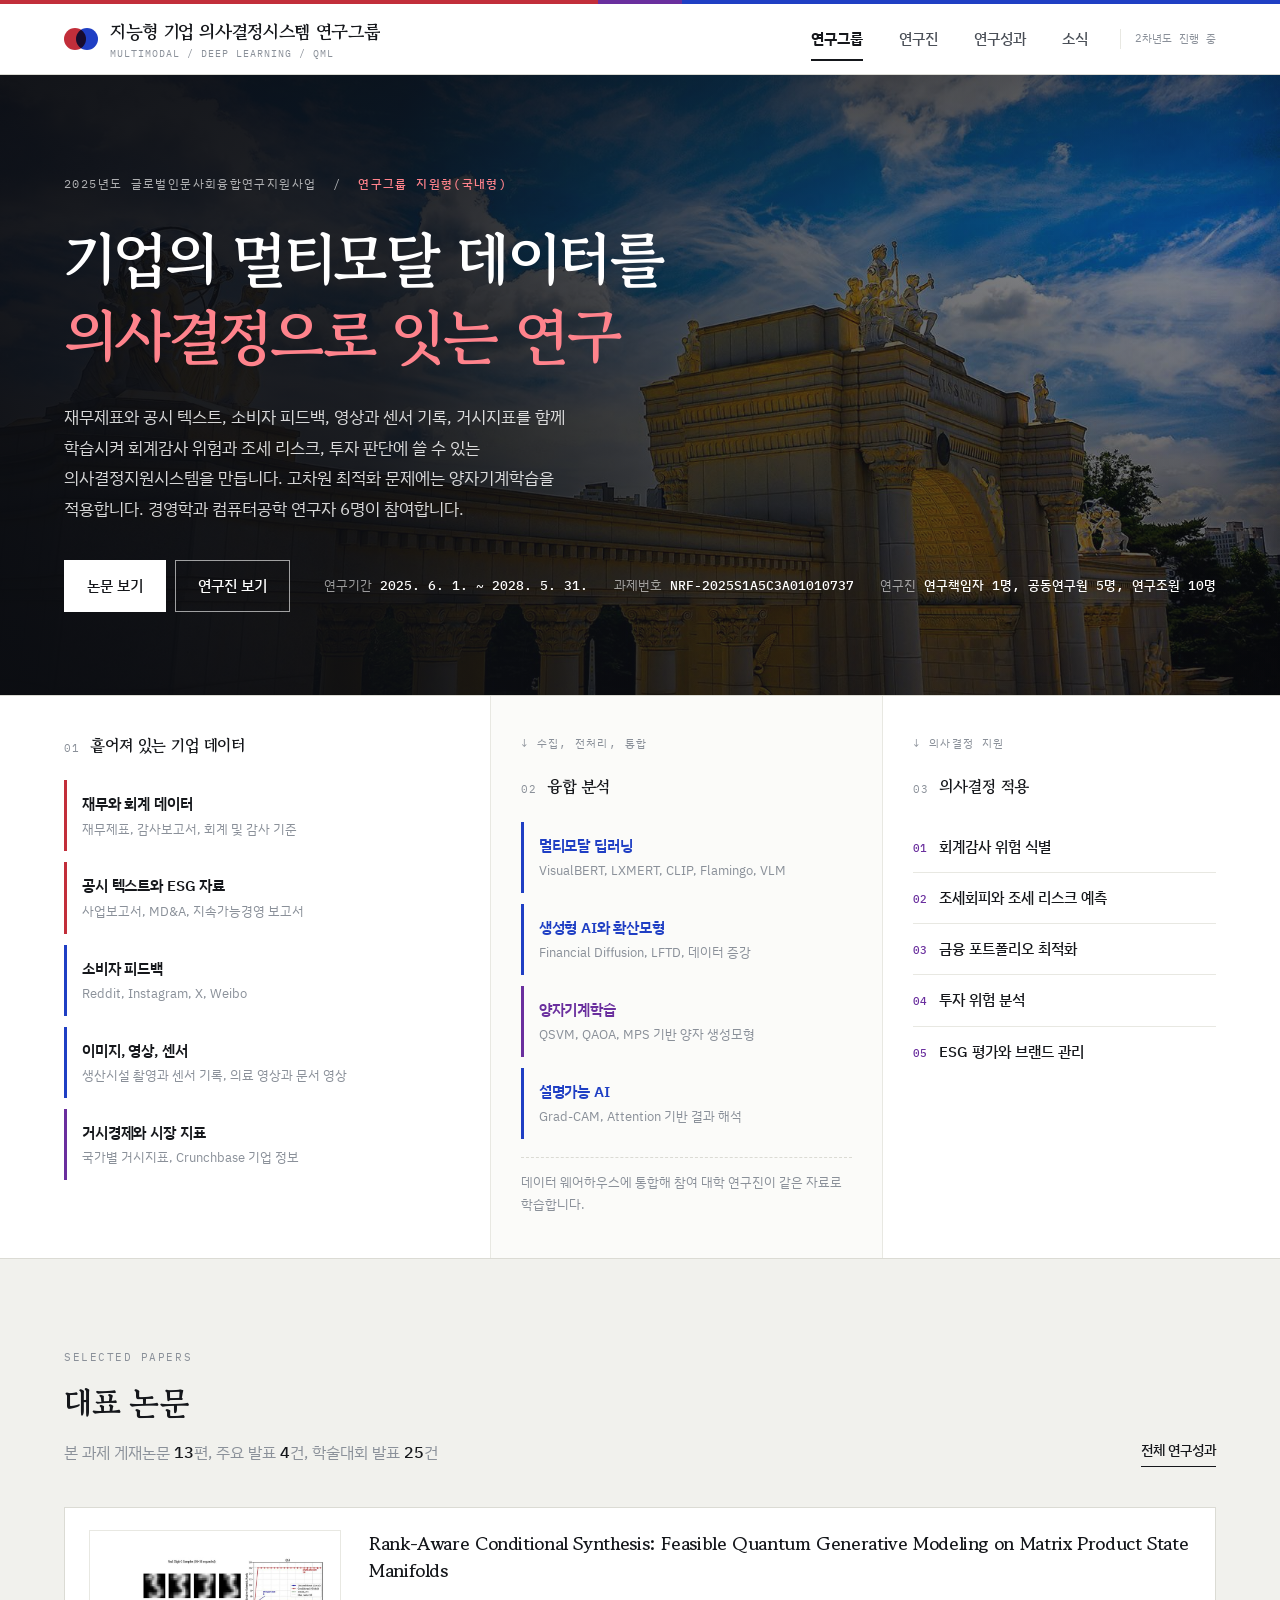
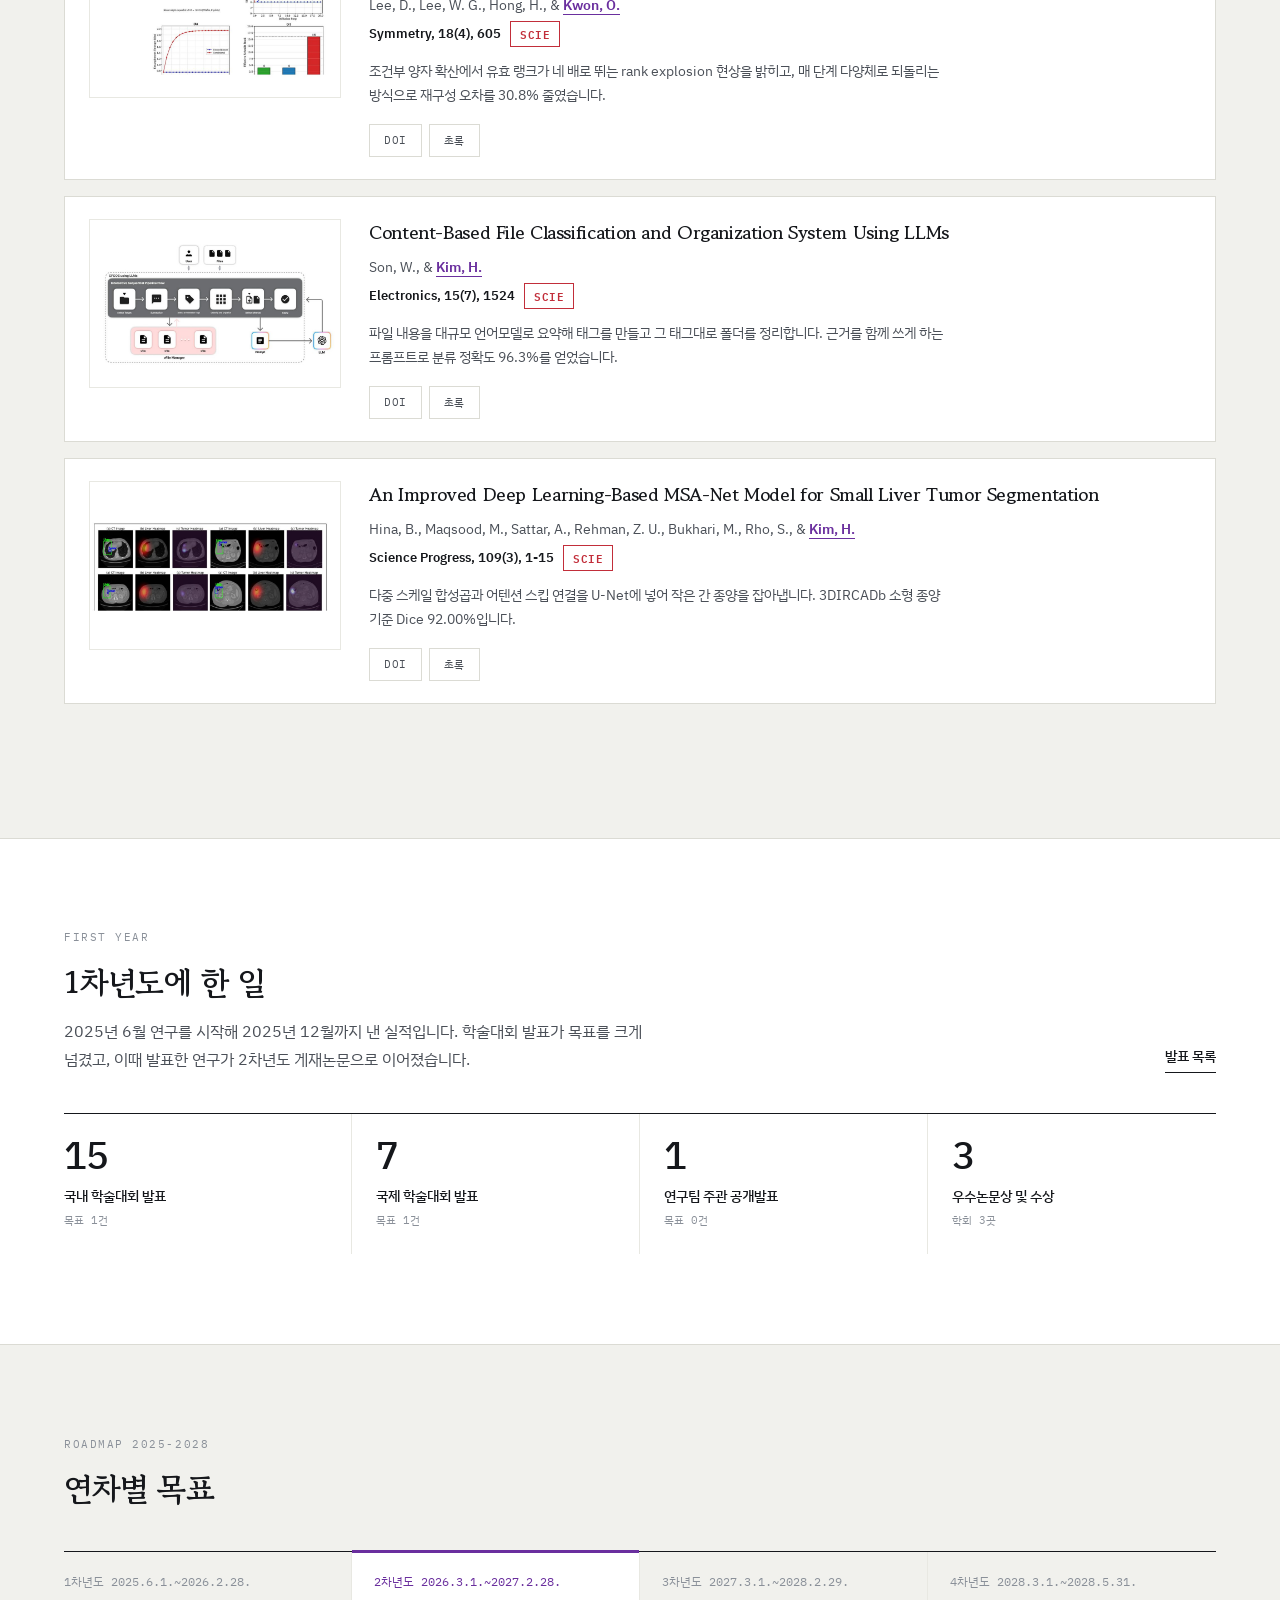
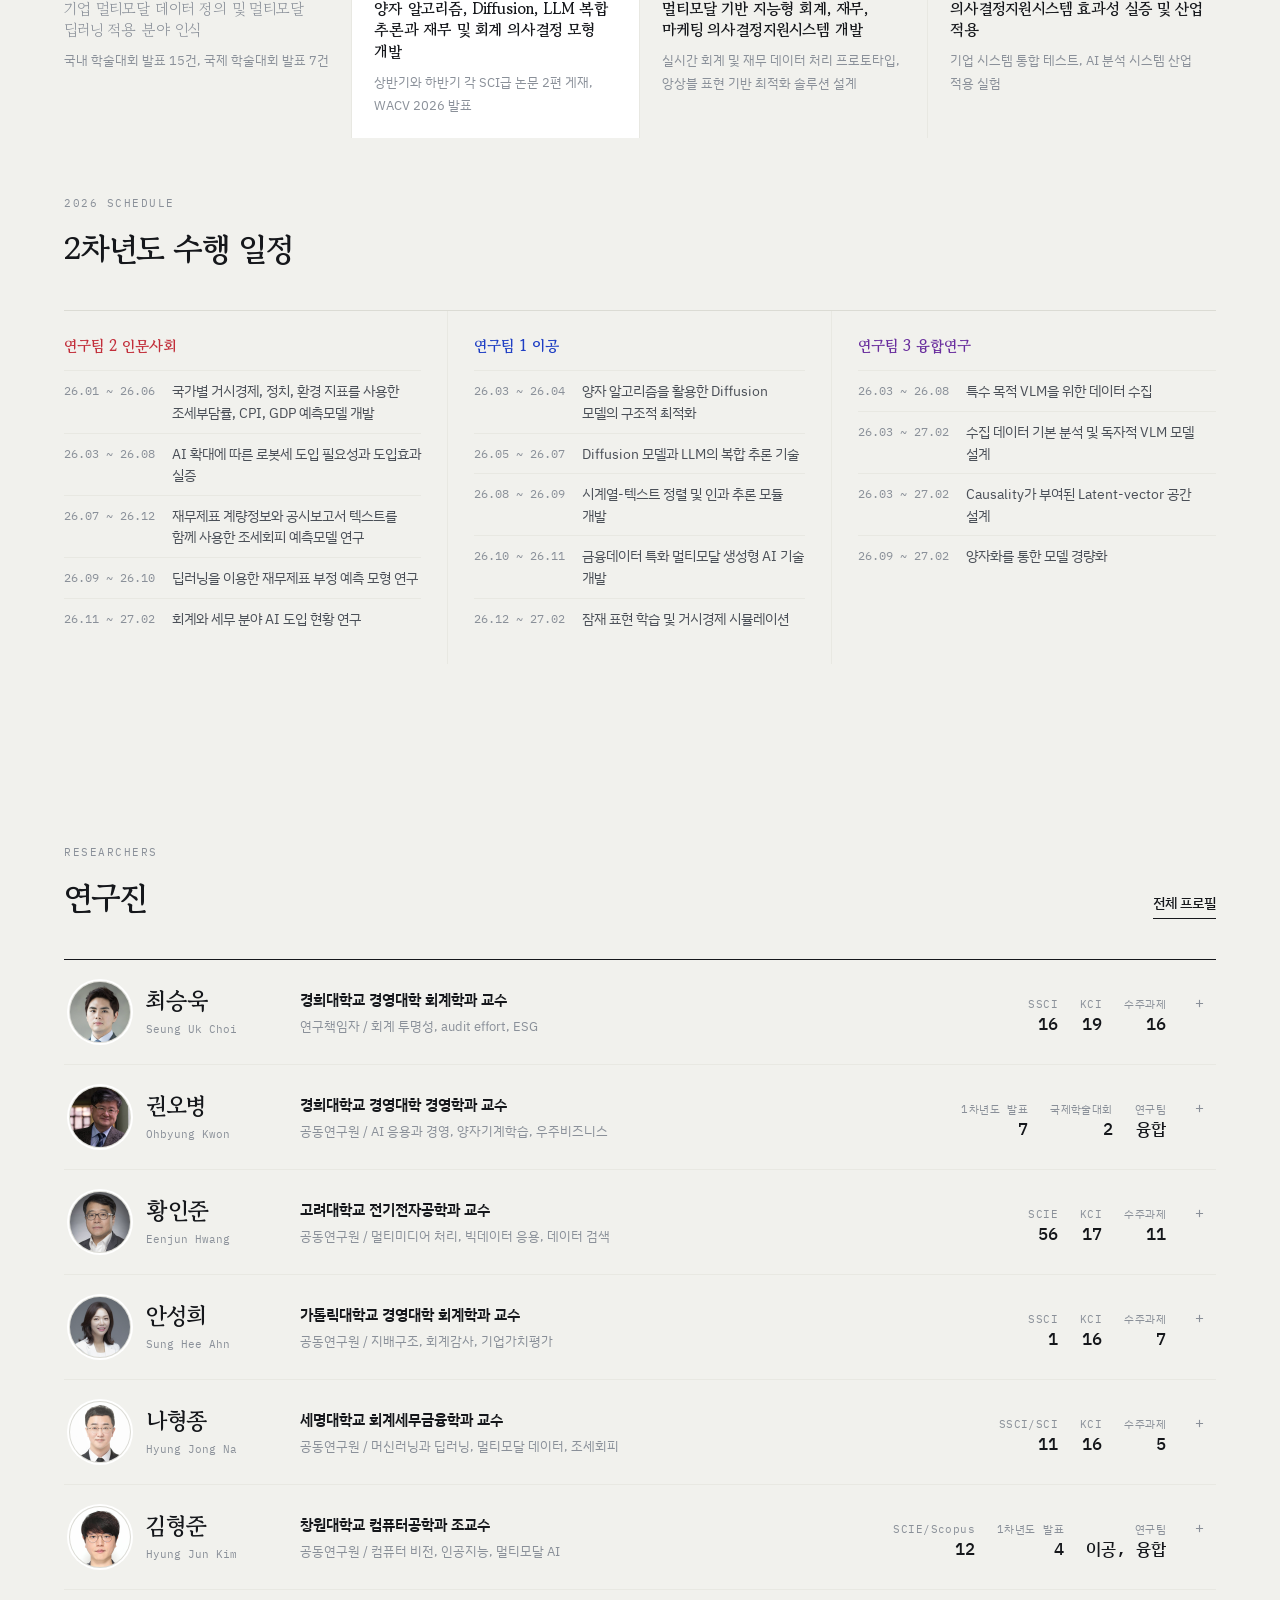
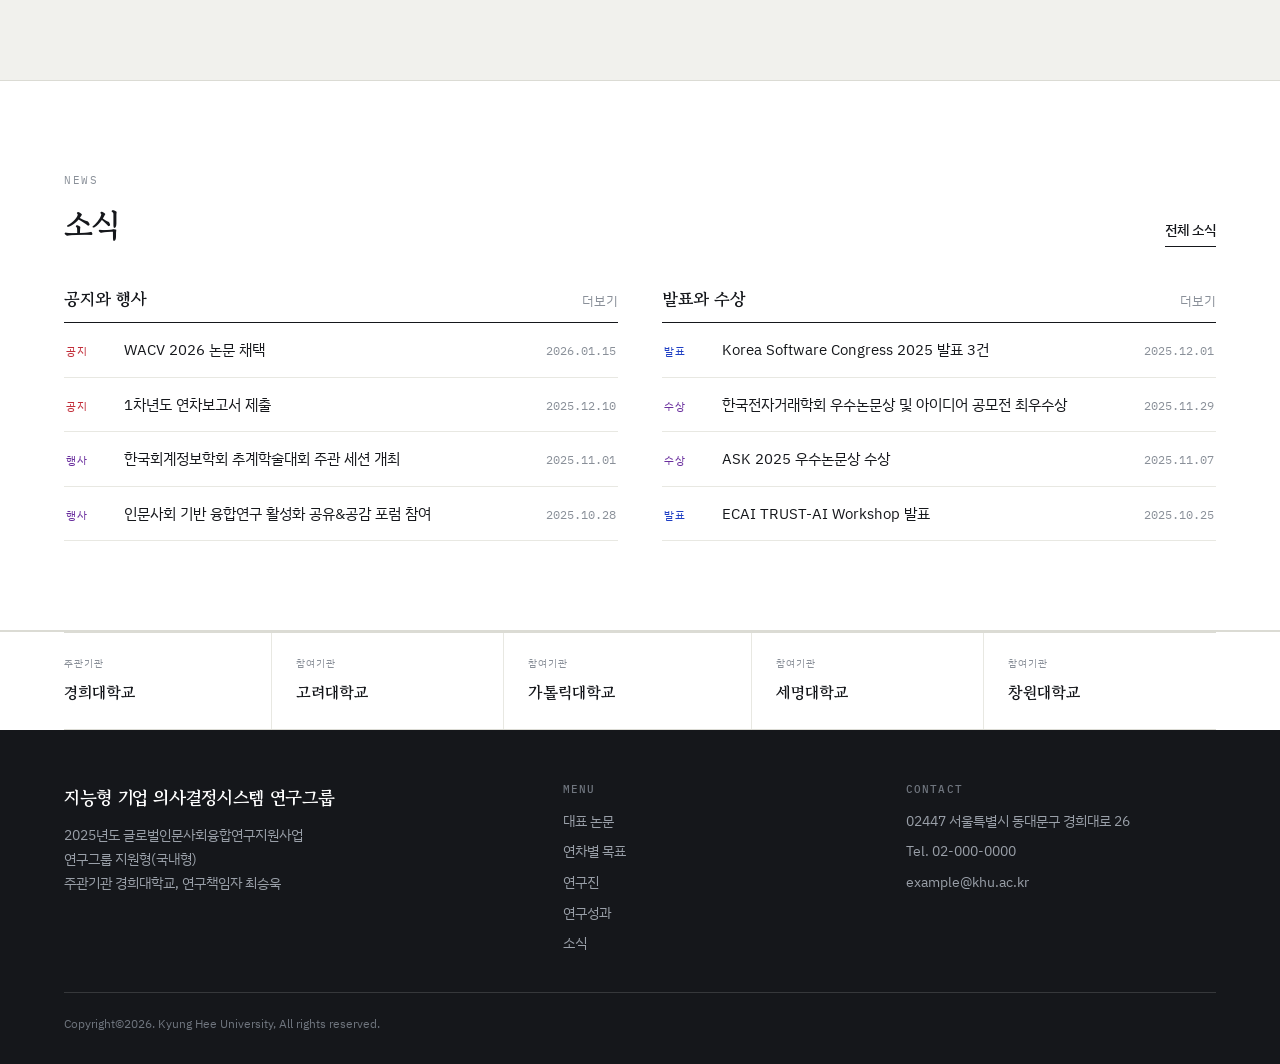
==== index.html @ 0a2a2af0 "Add files via upload" ====
<!DOCTYPE html>
<html lang="ko">
<head>
<meta charset="utf-8">
<meta name="viewport" content="width=device-width, initial-scale=1">
<title>지능형 기업 의사결정시스템 연구그룹</title>
<meta name="description" content="재무제표와 공시 텍스트, 소비자 피드백, 영상과 센서 기록을 함께 학습시켜 회계감사 위험, 조세 리스크, 투자 판단을 지원하는 의사결정지원시스템을 개발합니다. 경희대학교 주관, 5개 대학 참여.">
<link rel="preconnect" href="https://fonts.googleapis.com">
<link rel="preconnect" href="https://fonts.gstatic.com" crossorigin>
<link href="https://fonts.googleapis.com/css2?family=Gowun+Batang:wght@400;700&family=IBM+Plex+Mono:wght@400;500&family=IBM+Plex+Sans+KR:wght@300;400;500;600;700&display=swap" rel="stylesheet">
<link rel="preload" as="image" href="assets/img/campus-gate.jpg" imagesrcset="assets/img/campus-gate-960.jpg 900w, assets/img/campus-gate.jpg 1700w" imagesizes="100vw">
<link rel="stylesheet" href="assets/css/style.css">
</head>
<body data-page="home">

<div class="gnb-bar">
  <div class="inkline" aria-hidden="true"><i></i><i></i><i></i></div>
  <div class="wrap gnb-in">
    <a class="logo" href="index.html">
      <span class="mk" aria-hidden="true"><i></i><i></i></span>
      <span>
        <b>지능형 기업 의사결정시스템 연구그룹</b>
        <em>MULTIMODAL / DEEP LEARNING / QML</em>
      </span>
    </a>
    <nav class="gnb" id="gnb" aria-label="주메뉴">
      <a href="index.html">연구그룹</a>
      <a href="members.html">연구진</a>
      <a href="publications.html">연구성과</a>
      <a href="news.html">소식</a>
      <span class="stat" data-stat></span>
    </nav>
    <button class="burger" type="button" aria-label="메뉴 열기" aria-expanded="false" aria-controls="gnb">
      <span></span><span></span><span></span>
    </button>
  </div>
</div>

<main>

  <header class="mast">
    <img class="mast-bg" src="assets/img/campus-gate.jpg"
         srcset="assets/img/campus-gate-960.jpg 900w, assets/img/campus-gate.jpg 1700w"
         sizes="100vw" width="1700" height="1133" alt="" fetchpriority="high" decoding="async">
    <div class="wrap">
      <p class="tagline">2025년도 글로벌인문사회융합연구지원사업 &nbsp;/&nbsp; <b>연구그룹 지원형(국내형)</b></p>
      <h1>기업의 멀티모달 데이터를<span>의사결정으로 잇는 연구</span></h1>
      <p class="say">재무제표와 공시 텍스트, 소비자 피드백, 영상과 센서 기록, 거시지표를 함께 학습시켜 회계감사 위험과 조세 리스크, 투자 판단에 쓸 수 있는 의사결정지원시스템을 만듭니다. 고차원 최적화 문제에는 양자기계학습을 적용합니다. 경영학과 컴퓨터공학 연구자 6명이 참여합니다.</p>
      <div class="mast-foot">
        <div class="cta">
          <a class="btn solid" href="publications.html">논문 보기</a>
          <a class="btn" href="members.html">연구진 보기</a>
        </div>
        <div class="facts m" data-facts></div>
      </div>
    </div>
  </header>

  <section class="flow" aria-label="연구 파이프라인">
    <div class="wrap"><div class="flow-in">
      <div class="fcol">
        <div class="fcap"><span class="n">01</span><h2>흩어져 있는 기업 데이터</h2></div>
        <ul data-flow-in></ul>
      </div>
      <div class="fcol fmid">
        <span class="arrowcue">&darr; 수집, 전처리, 통합</span>
        <div class="fcap"><span class="n">02</span><h2>융합 분석</h2></div>
        <ul data-flow-mid></ul>
        <p class="fnote">데이터 웨어하우스에 통합해 참여 대학 연구진이 같은 자료로 학습합니다.</p>
      </div>
      <div class="fcol">
        <span class="arrowcue">&darr; 의사결정 지원</span>
        <div class="fcap"><span class="n">03</span><h2>의사결정 적용</h2></div>
        <ol class="outs" data-flow-out></ol>
      </div>
    </div></div>
  </section>

  <section class="sec" id="papers">
    <div class="wrap">
      <div class="shead rise">
        <div>
          <span class="eye">SELECTED PAPERS</span>
          <h2>대표 논문</h2>
          <p class="count" data-total></p>
        </div>
        <a class="gomore" href="publications.html">전체 연구성과</a>
      </div>
      <div class="pcards" data-featured></div>
      <div class="rise introtext" data-intro></div>
    </div>
  </section>

  <section class="sec white" id="record">
    <div class="wrap">
      <div class="shead rise">
        <div>
          <span class="eye">FIRST YEAR</span>
          <h2>1차년도에 한 일</h2>
          <p>2025년 6월 연구를 시작해 2025년 12월까지 낸 실적입니다. 학술대회 발표가 목표를 크게 넘겼고, 이때 발표한 연구가 2차년도 게재논문으로 이어졌습니다.</p>
        </div>
        <a class="gomore" href="publications.html?tab=c">발표 목록</a>
      </div>
      <div class="achs" data-ach></div>
    </div>
  </section>

  <section class="sec" id="plan">
    <div class="wrap">
      <div class="shead rise">
        <div>
          <span class="eye">ROADMAP 2025-2028</span>
          <h2>연차별 목표</h2>
        </div>
      </div>
      <div class="years" data-years></div>

      <div class="shead rise gap-t">
        <div>
          <span class="eye">2026 SCHEDULE</span>
          <h2>2차년도 수행 일정</h2>
        </div>
      </div>
      <div class="sched" data-schedule></div>
    </div>
  </section>

  <section class="sec" id="people">
    <div class="wrap">
      <div class="shead rise">
        <div>
          <span class="eye">RESEARCHERS</span>
          <h2>연구진</h2>
        </div>
        <a class="gomore" href="members.html">전체 프로필</a>
      </div>
      <div class="roster" data-roster></div>
    </div>
  </section>

  <section class="sec white" id="news">
    <div class="wrap">
      <div class="shead rise">
        <div>
          <span class="eye">NEWS</span>
          <h2>소식</h2>
        </div>
        <a class="gomore" href="news.html">전체 소식</a>
      </div>
      <div class="boards">
        <div class="board">
          <h3>공지와 행사 <a href="news.html">더보기</a></h3>
          <div data-board1></div>
        </div>
        <div class="board">
          <h3>발표와 수상 <a href="news.html">더보기</a></h3>
          <div data-board2></div>
        </div>
      </div>
    </div>
  </section>

  <section class="sec white flush" id="orgs">
    <div class="wrap"><div class="orgs" data-orgs></div></div>
  </section>

</main>

<footer class="foot">
  <div class="wrap">
    <div class="g">
      <div>
        <b class="nm">지능형 기업 의사결정시스템 연구그룹</b>
        <p>2025년도 글로벌인문사회융합연구지원사업<br>연구그룹 지원형(국내형)<br>주관기관 경희대학교, 연구책임자 최승욱</p>
      </div>
      <div>
        <h4>MENU</h4>
        <ul>
          <li><a href="index.html#papers">대표 논문</a></li>
          <li><a href="index.html#plan">연차별 목표</a></li>
          <li><a href="members.html">연구진</a></li>
          <li><a href="publications.html">연구성과</a></li>
          <li><a href="news.html">소식</a></li>
        </ul>
      </div>
      <div>
        <h4>CONTACT</h4>
        <ul>
          <li>02447 서울특별시 동대문구 경희대로 26</li>
          <li>Tel. 02-000-0000</li>
          <li><a href="mailto:example@khu.ac.kr">example@khu.ac.kr</a></li>
        </ul>
      </div>
    </div>
    <div class="bot">
      <span>Copyright&copy;<span data-y></span>. Kyung Hee University, All rights reserved.</span>
    </div>
  </div>
</footer>

<div class="modal" data-modal role="dialog" aria-modal="true" aria-label="소식 상세">
  <div class="mback"></div>
  <div class="mbox">
    <button class="mclose" type="button" aria-label="닫기">&times;</button>
    <div data-mbody></div>
  </div>
</div>

<script src="assets/js/data.js"></script>
<script src="assets/js/main.js"></script>
</body>
</html>
---- assets/css/style.css ----
@charset "utf-8";
/* =========================================================
   지능형 기업 의사결정시스템 연구그룹
   인문사회(붉은색)와 이공(파란색), 그 겹침인 융합(보라색)을 축으로 한 화면
   ========================================================= */

/* ---------- 토큰 ---------- */
:root{
  --paper:#f1f1ed;
  --card:#ffffff;
  --ink:#15171b;
  --ink-2:#4a4f57;
  --ink-3:#8a9099;
  --line:#dbdbd4;
  --line-2:#e8e8e2;

  --hs:#c22e3a;   /* 인문사회: 회계와 경영 */
  --sci:#1f3fc4;  /* 이공: 인공지능과 양자 */
  --mix:#6a2f9e;  /* 두 색이 겹치는 자리: 융합 */

  --ff-d:"Gowun Batang","Apple SD Gothic Neo",serif;
  --ff-b:"IBM Plex Sans KR","Malgun Gothic",sans-serif;
  --ff-m:"IBM Plex Mono","IBM Plex Sans KR",monospace;

  --w:1240px;
  --gut:clamp(20px,4.5vw,44px);
}

/* ---------- 베이스 ---------- */
*,*::before,*::after{box-sizing:border-box}
html{-webkit-text-size-adjust:100%;scroll-behavior:smooth}
body{margin:0;background:var(--paper);color:var(--ink-2);font-family:var(--ff-b);font-size:16px;line-height:1.75;word-break:keep-all;overflow-wrap:break-word;-webkit-font-smoothing:antialiased}
h1,h2,h3,h4{margin:0;color:var(--ink);font-family:var(--ff-d);font-weight:700;line-height:1.4}
p{margin:0 0 1em}
p:last-child{margin-bottom:0}
a{color:inherit;text-decoration:none}
ul,ol{margin:0;padding:0;list-style:none}
img{max-width:100%;display:block}
button,input,select{font:inherit;color:inherit}
button{cursor:pointer;background:none;border:0;padding:0}
:focus-visible{outline:2px solid var(--sci);outline-offset:3px}
.sr-only{position:absolute;width:1px;height:1px;margin:-1px;overflow:hidden;clip:rect(0 0 0 0);white-space:nowrap}
.wrap{width:100%;max-width:var(--w);margin:0 auto;padding:0 var(--gut)}
.m{font-family:var(--ff-m);font-variant-numeric:tabular-nums}
section[id]{scroll-margin-top:96px}

/* 연구팀 색 */
[data-track="hs"]{--tc:var(--hs)}
[data-track="sci"]{--tc:var(--sci)}
[data-track="mix"]{--tc:var(--mix)}

/* ---------- 헤더 ---------- */
.gnb-bar{position:sticky;top:0;z-index:70;background:var(--card);border-bottom:1px solid var(--line)}
.inkline{height:4px;display:flex}
.inkline i{flex:1}
.inkline i:nth-child(1){background:var(--hs)}
.inkline i:nth-child(2){background:var(--mix);flex:0 0 84px}
.inkline i:nth-child(3){background:var(--sci)}
.gnb-in{display:flex;align-items:center;justify-content:space-between;gap:24px;height:70px}
.logo{display:flex;align-items:center;gap:12px;min-width:0}
.logo > span:last-child{min-width:0}
.logo .mk{flex:none;width:34px;height:34px;position:relative}
.logo .mk i{position:absolute;width:22px;height:22px;border-radius:50%;mix-blend-mode:multiply}
.logo .mk i:nth-child(1){left:0;top:6px;background:var(--hs)}
.logo .mk i:nth-child(2){right:0;top:6px;background:var(--sci)}
.logo b{display:block;font-family:var(--ff-d);font-size:18px;color:var(--ink);letter-spacing:-.02em;white-space:nowrap;overflow:hidden;text-overflow:ellipsis}
.logo em{font-style:normal;font-family:var(--ff-m);font-size:10px;letter-spacing:.1em;color:var(--ink-3);display:block;margin-top:-2px}
.gnb{display:flex;align-items:center;gap:4px}
.gnb a{padding:9px 16px;font-size:15px;font-weight:500;color:var(--ink-2);position:relative}
.gnb a::after{content:"";position:absolute;left:16px;right:16px;bottom:0;height:2px;background:var(--ink);transform:scaleX(0);transform-origin:left;transition:transform .22s}
.gnb a:hover{color:var(--ink)}
.gnb a:hover::after,.gnb a.on::after{transform:scaleX(1)}
.gnb a.on{color:var(--ink);font-weight:700}
.gnb .stat{font-family:var(--ff-m);font-size:11px;color:var(--ink-3);margin-left:12px;padding-left:14px;border-left:1px solid var(--line-2);white-space:nowrap}
.burger{display:none;width:42px;height:42px;position:relative}
.burger span{position:absolute;left:10px;right:10px;height:1.5px;background:var(--ink);transition:transform .22s,opacity .18s}
.burger span:nth-child(1){top:14px}
.burger span:nth-child(2){top:20px}
.burger span:nth-child(3){top:26px}
.burger[aria-expanded="true"] span:nth-child(1){transform:translateY(6px) rotate(45deg)}
.burger[aria-expanded="true"] span:nth-child(2){opacity:0}
.burger[aria-expanded="true"] span:nth-child(3){transform:translateY(-6px) rotate(-45deg)}

/* ---------- 머리말 (캠퍼스 사진 배경) ---------- */
.mast{position:relative;isolation:isolate;overflow:hidden;display:flex;align-items:center;background:#0d0f14;min-height:clamp(440px,70vh,620px);padding:clamp(64px,8vw,96px) 0 clamp(54px,7vw,80px)}
.mast > .wrap{width:100%}
.mast-bg{position:absolute;inset:0;z-index:-2;width:100%;height:100%;object-fit:cover;object-position:56% 42%}
.mast::after{content:"";position:absolute;inset:0;z-index:-1;background:linear-gradient(96deg,rgba(11,13,18,.95) 0%,rgba(11,13,18,.90) 30%,rgba(11,13,18,.62) 62%,rgba(11,13,18,.36) 100%),linear-gradient(180deg,rgba(11,13,18,.42) 0%,rgba(11,13,18,0) 24%,rgba(11,13,18,.45) 100%)}
.mast .tagline{font-family:var(--ff-m);font-size:11.5px;letter-spacing:.12em;color:rgba(255,255,255,.66);margin-bottom:26px}
.mast .tagline b{color:#ff838c;font-weight:500}
.mast h1{font-size:clamp(30px,5.2vw,60px);line-height:1.28;letter-spacing:-.035em;font-weight:700;color:#fff}
.mast h1 span{display:block;color:#ff838c}
.mast .say{margin-top:28px;max-width:52ch;font-size:17px;line-height:1.8;color:rgba(255,255,255,.84)}
.mast-foot{display:flex;flex-wrap:wrap;align-items:center;gap:12px 34px;margin-top:36px}
.mast-foot .facts{display:flex;flex-wrap:wrap;gap:6px 26px;font-family:var(--ff-m);font-size:12.5px;color:rgba(255,255,255,.58)}
.mast-foot .facts b{color:#fff;font-weight:500}
.mast .btn{border-color:rgba(255,255,255,.6);color:#fff}
.mast .btn:hover{background:#fff;border-color:#fff;color:var(--ink)}
.mast .btn.solid{background:#fff;border-color:#fff;color:var(--ink)}
.mast .btn.solid:hover{background:var(--hs);border-color:var(--hs);color:#fff}
.cta{display:flex;gap:9px;flex-wrap:wrap}
.btn{display:inline-flex;align-items:center;gap:8px;padding:12px 22px;font-size:14.5px;font-weight:500;border:1.5px solid var(--ink);color:var(--ink);background:transparent;transition:background .18s,color .18s}
.btn:hover{background:var(--ink);color:#fff}
.btn.solid{background:var(--ink);color:#fff}
.btn.solid:hover{background:var(--mix);border-color:var(--mix)}

/* ---------- 파이프라인 ---------- */
.flow{background:var(--card);border-top:1px solid var(--line);border-bottom:1px solid var(--line)}
.flow-in{display:grid;grid-template-columns:minmax(0,1fr) minmax(0,.92fr) minmax(0,.78fr);gap:0;padding:0}
.fcol{padding:38px 30px 42px;border-right:1px solid var(--line-2)}
.fcol:first-child{padding-left:0}
.fcol:last-child{padding-right:0}
.fcol:last-child{border-right:0}
.fcap{display:flex;align-items:baseline;gap:10px;margin-bottom:22px}
.fcap .n{font-family:var(--ff-m);font-size:11px;letter-spacing:.1em;color:var(--ink-3)}
.fcap h2{font-size:16px;font-weight:700;letter-spacing:-.01em}
.strip{display:block;padding:11px 0 11px 15px;border-left:3px solid var(--tc,var(--line));margin-bottom:11px;transition:padding-left .2s,background .2s}
.strip:hover{padding-left:20px;background:#fafaf7}
.strip b{display:block;font-size:15px;color:var(--ink);font-weight:600;letter-spacing:-.01em}
.strip span{display:block;font-size:12.5px;color:var(--ink-3);margin-top:1px}
.fmid{background:#fbfbf9}
.fmid .strip{border-left-width:3px}
.fmid .strip b{color:var(--tc,var(--ink))}
.fnote{margin-top:18px;font-size:12.5px;color:var(--ink-3);padding-top:14px;border-top:1px dashed var(--line)}
.outs{counter-reset:o}
.outs li{counter-increment:o;display:flex;gap:12px;align-items:baseline;padding:12px 0;border-bottom:1px solid var(--line-2);font-size:15px;color:var(--ink);font-weight:500}
.outs li:last-child{border-bottom:0}
.outs li::before{content:counter(o,decimal-leading-zero);font-family:var(--ff-m);font-size:11px;color:var(--mix);flex:none}
.arrowcue{font-family:var(--ff-m);font-size:11px;letter-spacing:.1em;color:var(--ink-3);margin-bottom:22px;display:block}

/* ---------- 섹션 ---------- */
.sec{padding:clamp(60px,7vw,96px) 0}
.sec.white{background:var(--card);border-top:1px solid var(--line);border-bottom:1px solid var(--line)}
.shead{display:flex;align-items:flex-end;justify-content:space-between;gap:26px;margin-bottom:40px}
.shead .eye{font-family:var(--ff-m);font-size:11px;letter-spacing:.14em;color:var(--ink-3);display:block;margin-bottom:12px}
.shead h2{font-size:clamp(23px,2.8vw,32px);letter-spacing:-.03em}
.shead p{margin-top:14px;max-width:60ch;font-size:15.5px}
.gomore{font-size:14px;font-weight:500;color:var(--ink);white-space:nowrap;padding-bottom:3px;border-bottom:1.5px solid var(--ink)}
.gomore:hover{color:var(--mix);border-color:var(--mix)}

/* ---------- 연구팀 카드 ---------- */
.tracks{display:grid;grid-template-columns:1fr 1fr;gap:22px}
.track{background:var(--card);border:1px solid var(--line);padding:30px 28px 26px;position:relative}
.sec.white .track{background:var(--paper)}
.track::before{content:"";position:absolute;left:-1px;top:-1px;bottom:-1px;width:4px;background:var(--tc)}
.track .kind{font-family:var(--ff-m);font-size:10.5px;letter-spacing:.1em;color:var(--tc);margin-bottom:10px;display:block}
.track h3{font-size:20px;letter-spacing:-.02em}
.track p{margin-top:11px;font-size:14.5px}
.track .who{display:flex;flex-wrap:wrap;gap:7px;margin-top:18px;padding-top:16px;border-top:1px solid var(--line-2)}
.track .who span{font-size:12.5px;color:var(--ink-2);border:1px solid var(--line);padding:2px 10px;background:var(--card)}
.sec.white .track .who span{background:var(--card)}
.bridge{grid-column:1/-1;display:flex;flex-wrap:wrap;align-items:center;gap:18px 30px;background:var(--card);border:1px solid var(--line);border-left:4px solid var(--mix);padding:24px 28px}
.sec.white .bridge{background:var(--paper)}
.bridge .kind{font-family:var(--ff-m);font-size:10.5px;letter-spacing:.1em;color:var(--mix)}
.bridge h3{font-size:18px;white-space:nowrap}
.bridge p{margin:0;font-size:14.5px;flex:1 1 320px}
.bridge .who{display:flex;gap:7px}
.bridge .who span{font-size:12.5px;color:var(--ink-2);border:1px solid var(--line);padding:2px 10px}

/* ---------- 연차 진행 ---------- */
.years{display:grid;grid-template-columns:repeat(4,1fr);gap:0;margin-top:34px;border-top:1.5px solid var(--ink)}
.yr{padding:20px 22px 22px;border-right:1px solid var(--line-2);position:relative}
.yr:first-child{padding-left:0}
.yr:last-child{padding-right:0}
.yr:last-child{border-right:0}
.yr .t{font-family:var(--ff-m);font-size:11.5px;color:var(--ink-3)}
.yr h4{font-size:15.5px;margin:6px 0 8px;letter-spacing:-.01em}
.yr p{font-size:13px;color:var(--ink-3);margin:0}
.yr.now{background:var(--card)}
.yr.now::before{content:"";position:absolute;left:0;right:0;top:-1.5px;height:3px;background:var(--mix)}
.yr.now .t{color:var(--mix)}
.yr.now h4{color:var(--ink)}
.yr.done .t,.yr.done h4{color:var(--ink-3)}
.yr.done h4{font-weight:400}

/* ---------- 연구진 명부 ---------- */
.roster{border-top:1.5px solid var(--ink)}
.rrow{display:grid;grid-template-columns:200px minmax(0,1fr) auto;gap:0 30px;align-items:center;width:100%;text-align:left;padding:22px 6px;border-bottom:1px solid var(--line-2);transition:background .18s}
.rrow:hover{background:var(--card)}
.sec.white .rrow:hover{background:var(--paper)}
.rname{display:flex;align-items:center;gap:12px}
.rname .dot{width:9px;height:9px;border-radius:50%;background:var(--tc);flex:none}
.rname b{font-family:var(--ff-d);font-size:23px;color:var(--ink);letter-spacing:-.02em;line-height:1.2}
.rname i{font-style:normal;font-family:var(--ff-m);font-size:10.5px;color:var(--ink-3);display:block;margin-top:2px}
.rmid{font-size:14.5px;color:var(--ink-2)}
.rmid b{color:var(--ink);font-weight:600}
.rmid span{display:block;font-size:13px;color:var(--ink-3);margin-top:2px}
.rstat{display:flex;gap:22px;align-items:baseline}
.rstat .st{text-align:right}
.rstat .k{display:block;font-size:10.5px;color:var(--ink-3);font-family:var(--ff-m);letter-spacing:.04em}
.rstat .v{display:block;font-family:var(--ff-m);font-size:17px;color:var(--ink);font-weight:500;line-height:1.3}
.rtog{font-family:var(--ff-m);font-size:15px;color:var(--ink-3);width:22px;text-align:center;transition:transform .22s}
.rrow[aria-expanded="true"] .rtog{transform:rotate(45deg);color:var(--mix)}
.rdet{display:none;padding:4px 6px 30px;border-bottom:1px solid var(--line-2);background:var(--card)}
.sec.white .rdet{background:var(--paper)}
.rdet.open{display:block}
.rdet-in{display:grid;grid-template-columns:200px minmax(0,1fr);gap:0 30px}
.rdet-in > div:first-child{font-family:var(--ff-m);font-size:10.5px;letter-spacing:.08em;color:var(--ink-3);padding-top:4px}
.rdet h4{font-family:var(--ff-m);font-size:10.5px;letter-spacing:.08em;color:var(--ink-3);font-weight:500;margin:0 0 7px}
.rdet .cols{display:grid;grid-template-columns:repeat(auto-fit,minmax(230px,1fr));gap:22px 32px;margin-top:18px}
.rdet p{font-size:14.5px;line-height:1.8;max-width:74ch}
.rdet li{font-size:13.5px;position:relative;padding-left:13px;margin-bottom:4px}
.rdet li::before{content:"";position:absolute;left:0;top:11px;width:6px;height:1px;background:var(--tc,var(--ink-3))}
.rdet .go{display:inline-block;margin-top:18px;font-size:13.5px;color:var(--mix);border-bottom:1px solid currentColor}

/* ---------- 대표 논문 카드 ---------- */
.pcards{display:grid;gap:16px}
.pcard{display:flex;flex-wrap:wrap;align-items:flex-start;gap:18px 28px;background:var(--card);border:1px solid var(--line);padding:22px 24px;transition:border-color .2s}
.pcard > .pfig{flex:0 0 252px;max-width:100%}
.pcard > .pbody{flex:1 1 340px;min-width:0}
.sec.white .pcard{background:var(--paper)}
.pcard:hover{border-color:var(--ink-3)}
.pfig{display:block;overflow:hidden;border:1px solid var(--line-2);background:#fff}
.pfig img{display:block;width:100%;height:auto;aspect-ratio:3/2;object-fit:cover;transition:transform .4s ease}
.pcard:hover .pfig img{transform:scale(1.035)}
.pcard h3{font-size:18.5px;line-height:1.5;letter-spacing:-.02em}
.pau{margin:9px 0 0;font-size:13.5px;color:var(--ink-2);line-height:1.6}
.pau b{color:var(--mix);font-weight:600;border-bottom:1px solid currentColor}
.pven{margin:5px 0 0;font-size:13px;color:var(--ink);font-weight:600;display:flex;flex-wrap:wrap;align-items:center;gap:9px}
.pdesc{margin:12px 0 0;font-size:14px;line-height:1.75;color:var(--ink-2);max-width:72ch}
.pacts{display:flex;flex-wrap:wrap;gap:7px;margin-top:16px}
.pbtn{display:inline-flex;align-items:center;padding:6px 14px;font-family:var(--ff-m);font-size:11px;letter-spacing:.05em;color:var(--ink-2);border:1px solid var(--line);background:transparent;transition:border-color .18s,color .18s,background .18s}
.pbtn:hover{border-color:var(--ink);color:var(--ink)}
.pbtn[aria-expanded="true"]{background:var(--ink);border-color:var(--ink);color:#fff}
.pfull{display:none;margin-top:16px;padding-top:15px;border-top:1px dashed var(--line)}
.pfull.open{display:block}
.pfull h4{font-family:var(--ff-m);font-size:10.5px;letter-spacing:.1em;color:var(--ink-3);font-weight:500;margin:0 0 8px}
.pfull p{font-size:13.5px;line-height:1.85;color:var(--ink-2);max-width:80ch}

/* ---------- 연구조원 ---------- */
.assts{display:grid;grid-template-columns:repeat(auto-fill,minmax(214px,1fr));gap:14px}
.asst{background:var(--card);border:1px solid var(--line);border-top:3px solid var(--tc,var(--line));padding:18px 20px 20px;transition:border-color .2s,transform .2s}
.sec.white .asst{background:var(--paper)}
.asst:hover{transform:translateY(-2px);border-color:var(--tc,var(--ink))}
.asst b{display:block;font-family:var(--ff-d);font-size:19px;color:var(--ink);letter-spacing:-.02em;line-height:1.3}
.asst .ac{display:inline-block;margin-top:9px;font-family:var(--ff-m);font-size:10.5px;letter-spacing:.05em;color:var(--tc,var(--ink-3));border:1px solid var(--tc,var(--line));padding:2px 8px}
.asst .aa{display:block;margin-top:11px;font-size:12.5px;color:var(--ink-3);line-height:1.6}

/* ---------- 논문 ---------- */
.yearmark{display:flex;align-items:baseline;gap:14px;margin:34px 0 2px;padding-bottom:10px;border-bottom:1.5px solid var(--ink)}
.yearmark:first-child{margin-top:0}
.yearmark b{font-family:var(--ff-m);font-size:26px;color:var(--ink);font-weight:500;letter-spacing:-.02em}
.yearmark span{font-size:12.5px;color:var(--ink-3);font-family:var(--ff-m)}
.plist{border-bottom:1px solid var(--line-2)}
.pitem{border-bottom:1px solid var(--line-2)}
.pitem:last-child{border-bottom:0}
.phead{display:flex;align-items:flex-start;justify-content:space-between;gap:0 18px;width:100%;text-align:left;padding:19px 6px;transition:background .18s}
.phead > span:first-child{flex:1 1 auto;min-width:0}
.pside{display:flex;flex:none;align-items:center;gap:10px}
.phead:hover{background:var(--card)}
.sec.white .phead:hover{background:var(--paper)}
.phead:hover .ptitle{color:var(--mix)}
.ptitle{display:block;font-family:var(--ff-d);font-size:17.5px;font-weight:700;color:var(--ink);line-height:1.5;letter-spacing:-.015em;transition:color .18s}
.pmeta{margin-top:6px;font-size:13.5px;color:var(--ink-3);display:flex;flex-wrap:wrap;gap:2px 14px}
.pmeta .au{color:var(--ink-2)}
.tag{font-family:var(--ff-m);font-size:10.5px;letter-spacing:.05em;padding:3px 9px;border:1px solid var(--line);color:var(--ink-3);white-space:nowrap;align-self:center}
.tag[data-t="SSCI"],.tag[data-t="SCI"],.tag[data-t="SCIE"]{border-color:var(--hs);color:var(--hs)}
.tag[data-t="Scopus"]{border-color:var(--sci);color:var(--sci)}
.tag.hi{background:var(--ink);border-color:var(--ink);color:#fff}
.ptog{font-family:var(--ff-m);font-size:15px;color:var(--ink-3);width:22px;text-align:center;align-self:center;transition:transform .22s}
.pitem.open .ptog{transform:rotate(45deg);color:var(--mix)}
.pabs{display:none;padding:0 6px 26px}
.pitem.open .pabs{display:block}
.pabs .in{border-left:2px solid var(--line);padding-left:20px;max-width:80ch}
.pabs h4{font-family:var(--ff-m);font-size:10.5px;letter-spacing:.1em;color:var(--ink-3);font-weight:500;margin:0 0 8px}
.pabs p{font-size:14.5px;line-height:1.85}
.pabs .none{border:1px dashed var(--line);background:var(--card);padding:14px 16px;font-size:13.5px;color:var(--ink-3)}
.sec.white .pabs .none{background:var(--paper)}
.pabs .none code{font-family:var(--ff-m);font-size:12.5px;color:var(--hs)}
.noresult{padding:66px 0;text-align:center;color:var(--ink-3)}

/* ---------- 검색 ---------- */
.tools{display:flex;flex-wrap:wrap;gap:10px;align-items:center;justify-content:space-between;margin-bottom:22px}
.tools .grp{display:flex;flex-wrap:wrap;gap:10px 20px;align-items:center}
.inp,.sel{height:44px;padding:0 15px;border:1px solid var(--line);background:var(--card);font-size:14px;border-radius:0;appearance:none;min-width:150px}
.inp{min-width:260px}
.inp:focus,.sel:focus{outline:none;border-color:var(--ink)}
.sel{background-image:linear-gradient(45deg,transparent 50%,var(--ink-3) 50%),linear-gradient(135deg,var(--ink-3) 50%,transparent 50%);background-position:calc(100% - 18px) 20px,calc(100% - 13px) 20px;background-size:5px 5px;background-repeat:no-repeat;padding-right:36px}
.chips{display:flex;flex-wrap:wrap;gap:6px}
.chip{padding:8px 15px;border:1px solid var(--line);background:var(--card);font-size:13.5px;color:var(--ink-2)}
.chip:hover{border-color:var(--ink)}
.chip[aria-pressed="true"]{background:var(--ink);border-color:var(--ink);color:#fff}
.count{font-size:13.5px;color:var(--ink-3);margin:0}
.count b{font-family:var(--ff-m);color:var(--ink);font-size:16px;font-weight:500}
.linkbtn{font-size:13.5px;color:var(--ink-2);padding-bottom:2px;border-bottom:1px solid var(--line-2)}
.linkbtn:hover{color:var(--mix);border-color:var(--mix)}

/* ---------- 게시판 ---------- */
.boards{display:grid;grid-template-columns:1fr 1fr;gap:0 44px}
.board h3{font-size:17px;padding-bottom:12px;border-bottom:1.5px solid var(--ink);display:flex;justify-content:space-between;align-items:baseline}
.board h3 a{font-family:var(--ff-b);font-size:12.5px;font-weight:400;color:var(--ink-3)}
.board h3 a:hover{color:var(--mix)}
.brow{display:flex;align-items:baseline;gap:14px;width:100%;text-align:left;padding:14px 2px;border-bottom:1px solid var(--line-2)}
.brow:hover .bt{color:var(--mix)}
.brow .bc{font-family:var(--ff-m);font-size:10.5px;letter-spacing:.05em;color:var(--tc,var(--ink-3));flex:none;width:44px}
.bt{flex:1;font-size:14.5px;color:var(--ink);overflow:hidden;text-overflow:ellipsis;white-space:nowrap;transition:color .18s}
.bd{font-family:var(--ff-m);font-size:12px;color:var(--ink-3);flex:none}
.pager{display:flex;justify-content:center;gap:5px;margin-top:30px}
.pager button{min-width:36px;height:36px;border:1px solid var(--line);font-family:var(--ff-m);font-size:13px;color:var(--ink-2);background:var(--card)}
.pager button:hover:not(:disabled){border-color:var(--ink)}
.pager button[aria-current="true"]{background:var(--ink);border-color:var(--ink);color:#fff}
.pager button:disabled{opacity:.35;cursor:default}

/* 모달 */
.modal{position:fixed;inset:0;z-index:120;display:none;align-items:center;justify-content:center;padding:22px}
.modal.on{display:flex}
.mback{position:absolute;inset:0;background:rgba(21,23,27,.5)}
.mbox{position:relative;background:var(--card);max-width:620px;width:100%;max-height:82vh;overflow:auto;padding:36px 34px 30px;border-top:4px solid var(--mix)}
.mbox .c{font-family:var(--ff-m);font-size:10.5px;letter-spacing:.1em;color:var(--mix)}
.mbox h3{font-size:22px;margin:10px 0 6px;letter-spacing:-.02em}
.mbox .d{font-family:var(--ff-m);font-size:12px;color:var(--ink-3);padding-bottom:16px;border-bottom:1px solid var(--line-2);margin-bottom:18px}
.mclose{position:absolute;top:12px;right:14px;width:34px;height:34px;font-size:19px;color:var(--ink-3)}
.mclose:hover{color:var(--ink)}

.introtext{margin-top:44px;max-width:74ch}
.gap-b{margin-bottom:24px}
.shead.gap-t{margin-top:56px}
.tools.tight{margin-bottom:6px}
.count.foot-note{margin-top:26px}
.sec.flush{padding-top:0;padding-bottom:0;border-bottom:0}

/* ---------- 참여기관 ---------- */
.orgs{display:flex;flex-wrap:wrap;gap:0;border-top:1px solid var(--line);border-bottom:1px solid var(--line)}
.org{flex:1 1 auto;min-width:170px;padding:22px 24px;border-right:1px solid var(--line-2)}
.org:first-child{padding-left:0}
.org:last-child{border-right:0}
.org i{font-style:normal;font-family:var(--ff-m);font-size:10px;letter-spacing:.1em;color:var(--ink-3);display:block;margin-bottom:5px}
.org b{font-family:var(--ff-d);font-size:16px;color:var(--ink);font-weight:700}
.org:hover b{color:var(--mix)}

/* ---------- 페이지 머리 ---------- */
.phead-band{background:var(--card);border-bottom:1px solid var(--line);padding:46px 0 42px}
.phead-band .crumb{font-family:var(--ff-m);font-size:11px;letter-spacing:.08em;color:var(--ink-3);margin-bottom:14px}
.phead-band .crumb b{color:var(--mix);font-weight:400}
.phead-band h1{font-size:clamp(26px,3.4vw,40px);letter-spacing:-.03em;margin-top:2px}
.phead-band p{margin-top:14px;max-width:62ch;font-size:15.5px}

/* ---------- 푸터 ---------- */
.foot{background:var(--ink);color:#9aa0a9;padding:52px 0 30px;font-size:13.5px}
.foot .g{display:grid;grid-template-columns:minmax(0,1.5fr) repeat(2,minmax(0,1fr));gap:34px;padding-bottom:30px;border-bottom:1px solid rgba(255,255,255,.14)}
.foot b.nm{display:block;font-family:var(--ff-d);font-size:18px;color:#fff;margin-bottom:10px;letter-spacing:-.02em}
.foot h4{font-family:var(--ff-m);font-size:10.5px;letter-spacing:.1em;color:#6f757e;font-weight:500;margin:0 0 12px}
.foot li{margin-bottom:7px}
.foot a:hover{color:#fff}
.foot .bot{display:flex;justify-content:space-between;gap:18px;flex-wrap:wrap;padding-top:20px;font-size:12px;color:#6f757e}

/* ---------- 등장 ---------- */
.rise{opacity:0;transform:translateY(10px)}
.rise.in{opacity:1;transform:none;transition:opacity .5s ease,transform .5s cubic-bezier(.2,.7,.2,1)}

/* ---------- 반응형 ---------- */
@media (max-width:1080px){
  .flow-in{grid-template-columns:1fr 1fr}
  .fcol:nth-child(2){border-right:0}
  .fcol:nth-child(3){grid-column:1/-1;border-top:1px solid var(--line-2)}
  .rrow{grid-template-columns:170px minmax(0,1fr) auto;gap:0 20px}
  .rdet-in{grid-template-columns:1fr}
  .rdet-in > div:first-child{margin-bottom:8px}
}
@media (max-width:860px){
  .tracks{grid-template-columns:1fr}
  .years{grid-template-columns:1fr 1fr}
  .yr:nth-child(2n){border-right:0;padding-right:0}
  .yr:nth-child(2n+1){padding-left:0}
  .yr:nth-child(-n+2){border-bottom:1px solid var(--line-2)}
  .boards{grid-template-columns:1fr;gap:44px}
  .foot .g{grid-template-columns:1fr 1fr}
}
@media (max-width:720px){
  .gnb{position:absolute;left:0;right:0;top:100%;flex-direction:column;align-items:stretch;gap:0;background:var(--card);border-bottom:1px solid var(--line);max-height:0;overflow:hidden;transition:max-height .26s}
  .gnb.open{max-height:70vh}
  .gnb a{padding:15px var(--gut);border-bottom:1px solid var(--line-2)}
  .gnb a::after{display:none}
  .gnb .stat{display:none}
  .burger{display:block;flex:none}
  .gnb-in{position:relative;height:60px;gap:10px}
  .logo b{font-size:15.5px}
  .logo em{font-size:9px}
  .logo .mk{width:28px;height:28px}
  .logo .mk i{width:18px;height:18px;top:5px}
  .flow-in{grid-template-columns:1fr}
  .fcol{border-right:0;border-bottom:1px solid var(--line-2)}
  .fcol:last-child{border-bottom:0}
  .rrow{grid-template-columns:1fr auto;gap:8px 14px;padding:18px 4px}
  .rmid{grid-column:1/-1}
  .rstat{grid-column:1/-1;justify-content:flex-start;gap:24px}
  .rstat .st{text-align:left}
  .rtog{position:absolute;right:4px;top:20px}
  .roster{position:relative}
  .rrow{position:relative}
  .phead{grid-template-columns:1fr auto}
  .pside{flex-direction:column;align-items:flex-end;gap:8px}
  .tag{align-self:start;margin-top:2px}
  .inp,.sel{min-width:0;width:100%}
  .tools .grp{width:100%}
  .tools .inp,.tools .sel{flex:1 1 120px}
  .tools .grp > .count,.tools .grp > .linkbtn{flex:0 0 auto}
  .foot .g{grid-template-columns:1fr}
  .mast{min-height:0;padding-top:clamp(46px,11vw,64px)}
  .mast h1{letter-spacing:-.03em}
  .mast-bg{object-position:52% 40%}
  .mast::after{background:linear-gradient(180deg,rgba(11,13,18,.62) 0%,rgba(11,13,18,.78) 42%,rgba(11,13,18,.88) 100%)}
}
@media (prefers-reduced-motion:reduce){
  html{scroll-behavior:auto}
  *,*::before,*::after{transition-duration:.001ms !important;animation-duration:.001ms !important}
  .rise{opacity:1;transform:none}
}
@media print{
  .gnb-bar,.tools,.cta,.pager,.chips{display:none !important}
  body{background:#fff}
  .pabs{display:block !important}
}

/* =========================================================
   추가 컴포넌트 (사진, 성과, 일정, 탭, 학술대회, 수상)
   ========================================================= */

/* 연구진 사진 */
.rphoto{
  width:60px;height:60px;border-radius:50%;object-fit:cover;flex:none;
  background:var(--line-2);box-shadow:0 0 0 1px var(--line),0 0 0 3px var(--card);
  filter:grayscale(.15);transition:filter .25s,box-shadow .25s;
}
.rrow:hover .rphoto{filter:none;box-shadow:0 0 0 1px var(--tc),0 0 0 3px var(--card)}
.rname{gap:16px}

/* 연구팀 카드의 세부 주제 */
.ttopics{margin-top:14px;padding-top:13px;border-top:1px solid var(--line-2)}
.ttopics li{position:relative;padding-left:13px;font-size:13.5px;color:var(--ink-2);margin-bottom:3px;line-height:1.6}
.ttopics li::before{content:"";position:absolute;left:0;top:11px;width:6px;height:1px;background:var(--tc)}

/* 1차년도 성과 */
.achs{display:grid;grid-template-columns:repeat(4,1fr);gap:0;border-top:1.5px solid var(--ink)}
.ach{padding:22px 24px 24px;border-right:1px solid var(--line-2)}
.ach:first-child{padding-left:0}
.ach:last-child{border-right:0;padding-right:0}
.ach b{display:block;font-size:38px;font-weight:500;color:var(--ink);line-height:1;letter-spacing:-.03em}
.ach span{display:block;font-size:14px;color:var(--ink);margin-top:10px;font-weight:500}
.ach i{display:block;font-style:normal;font-family:var(--ff-m);font-size:11px;color:var(--ink-3);margin-top:3px}

/* 2차년도 일정 */
.sched{display:grid;grid-template-columns:repeat(3,minmax(0,1fr));gap:0;border-top:1px solid var(--line)}
.schcol{padding:24px 26px 26px;border-right:1px solid var(--line-2)}
.schcol:first-child{padding-left:0}
.schcol:last-child{border-right:0;padding-right:0}
.schcol h4{font-size:15px;margin-bottom:14px;color:var(--tc)}
.schcol li{display:grid;grid-template-columns:96px 1fr;gap:0 12px;padding:9px 0;border-top:1px solid var(--line-2);font-size:13.5px;color:var(--ink-2);line-height:1.6}
.schcol .p{color:var(--ink-3);font-size:11.5px;padding-top:2px}

/* 성과 탭 */
.tabs{display:flex;flex-wrap:wrap;gap:0;border-bottom:1.5px solid var(--ink);margin-bottom:22px}
.tab{padding:12px 22px;font-size:15px;color:var(--ink-3);border:1px solid transparent;border-bottom:0;position:relative;top:1px}
.tab span{font-family:var(--ff-m);font-size:11.5px;margin-left:7px;color:var(--ink-3)}
.tab:hover{color:var(--ink)}
.tab[aria-pressed="true"]{background:var(--card);border-color:var(--ink);border-bottom-color:var(--card);color:var(--ink);font-weight:700}
.tab[aria-pressed="true"] span{color:var(--mix)}
.pmeta .mt{color:var(--ink-3);font-family:var(--ff-m);font-size:12.5px}

/* 학술대회 목록 */
.clist{border-bottom:1px solid var(--line-2)}
.clist li{display:grid;grid-template-columns:52px minmax(0,1fr) 260px 84px;gap:0 20px;align-items:start;padding:16px 6px;border-bottom:1px solid var(--line-2)}
.clist li:last-child{border-bottom:0}
.clist li:hover{background:var(--card)}
.sec.white .clist li:hover{background:var(--paper)}
.cscope{font-family:var(--ff-m);font-size:10.5px;letter-spacing:.05em;color:var(--tc);border:1px solid var(--tc);padding:2px 0;text-align:center}
.cmain b{display:block;font-size:15px;color:var(--ink);font-weight:600;line-height:1.5;letter-spacing:-.01em}
.cmain span{display:block;font-size:13px;color:var(--ink-3);margin-top:3px}
.cev{font-size:13px;color:var(--ink-2);line-height:1.55}
.cev em{font-style:normal;font-family:var(--ff-m);font-size:10px;color:var(--mix);border:1px solid var(--mix);padding:1px 5px;white-space:nowrap}
.cdate{font-family:var(--ff-m);font-size:12px;color:var(--ink-3);text-align:right}

/* 수상 목록 */
.alist{border-bottom:1px solid var(--line-2)}
.alist li{display:grid;grid-template-columns:110px minmax(0,1fr) 260px 84px;gap:0 20px;align-items:start;padding:18px 6px;border-bottom:1px solid var(--line-2)}
.alist li:last-child{border-bottom:0}
.akind{font-family:var(--ff-m);font-size:11px;color:var(--mix);border:1px solid var(--mix);padding:3px 0;text-align:center}
.amain b{display:block;font-size:15px;color:var(--ink);font-weight:600;line-height:1.5}
.amain span{display:block;font-size:13px;color:var(--ink-3);margin-top:3px}
.aorg{font-size:13px;color:var(--ink-2);line-height:1.55}

@media (max-width:1080px){
  .sched{grid-template-columns:1fr;border-top:0}
  .schcol{border-right:0;border-top:1px solid var(--line);padding-left:0;padding-right:0}
  .clist li,.alist li{grid-template-columns:52px minmax(0,1fr) 84px}
  .clist .cev,.alist .aorg{grid-column:2/-1;margin-top:5px;font-size:12.5px;color:var(--ink-3)}
  .alist li{grid-template-columns:110px minmax(0,1fr) 84px}
}
@media (max-width:860px){
  .pcard > .pfig{flex-basis:100%}
  .pfig img{aspect-ratio:16/9}
  .pcard h3{font-size:17px}
  .achs{grid-template-columns:1fr 1fr}
  .ach:nth-child(2n){border-right:0;padding-right:0}
  .ach:nth-child(2n+1){padding-left:0}
  .ach:nth-child(-n+2){border-bottom:1px solid var(--line-2)}
}
@media (max-width:720px){
  .assts{grid-template-columns:1fr 1fr;gap:10px}
  .asst{padding:15px 15px 17px}
  .asst b{font-size:17px}
  .rphoto{width:48px;height:48px}
  .rname{gap:12px}
  .tabs{gap:0}
  .tab{padding:11px 14px;font-size:14px;flex:1 1 auto;text-align:center}
  .clist li,.alist li{grid-template-columns:1fr;gap:5px}
  .cscope,.akind{justify-self:start;padding-left:8px;padding-right:8px}
  .cdate{text-align:left}
  .schcol li{grid-template-columns:1fr;gap:2px}
}
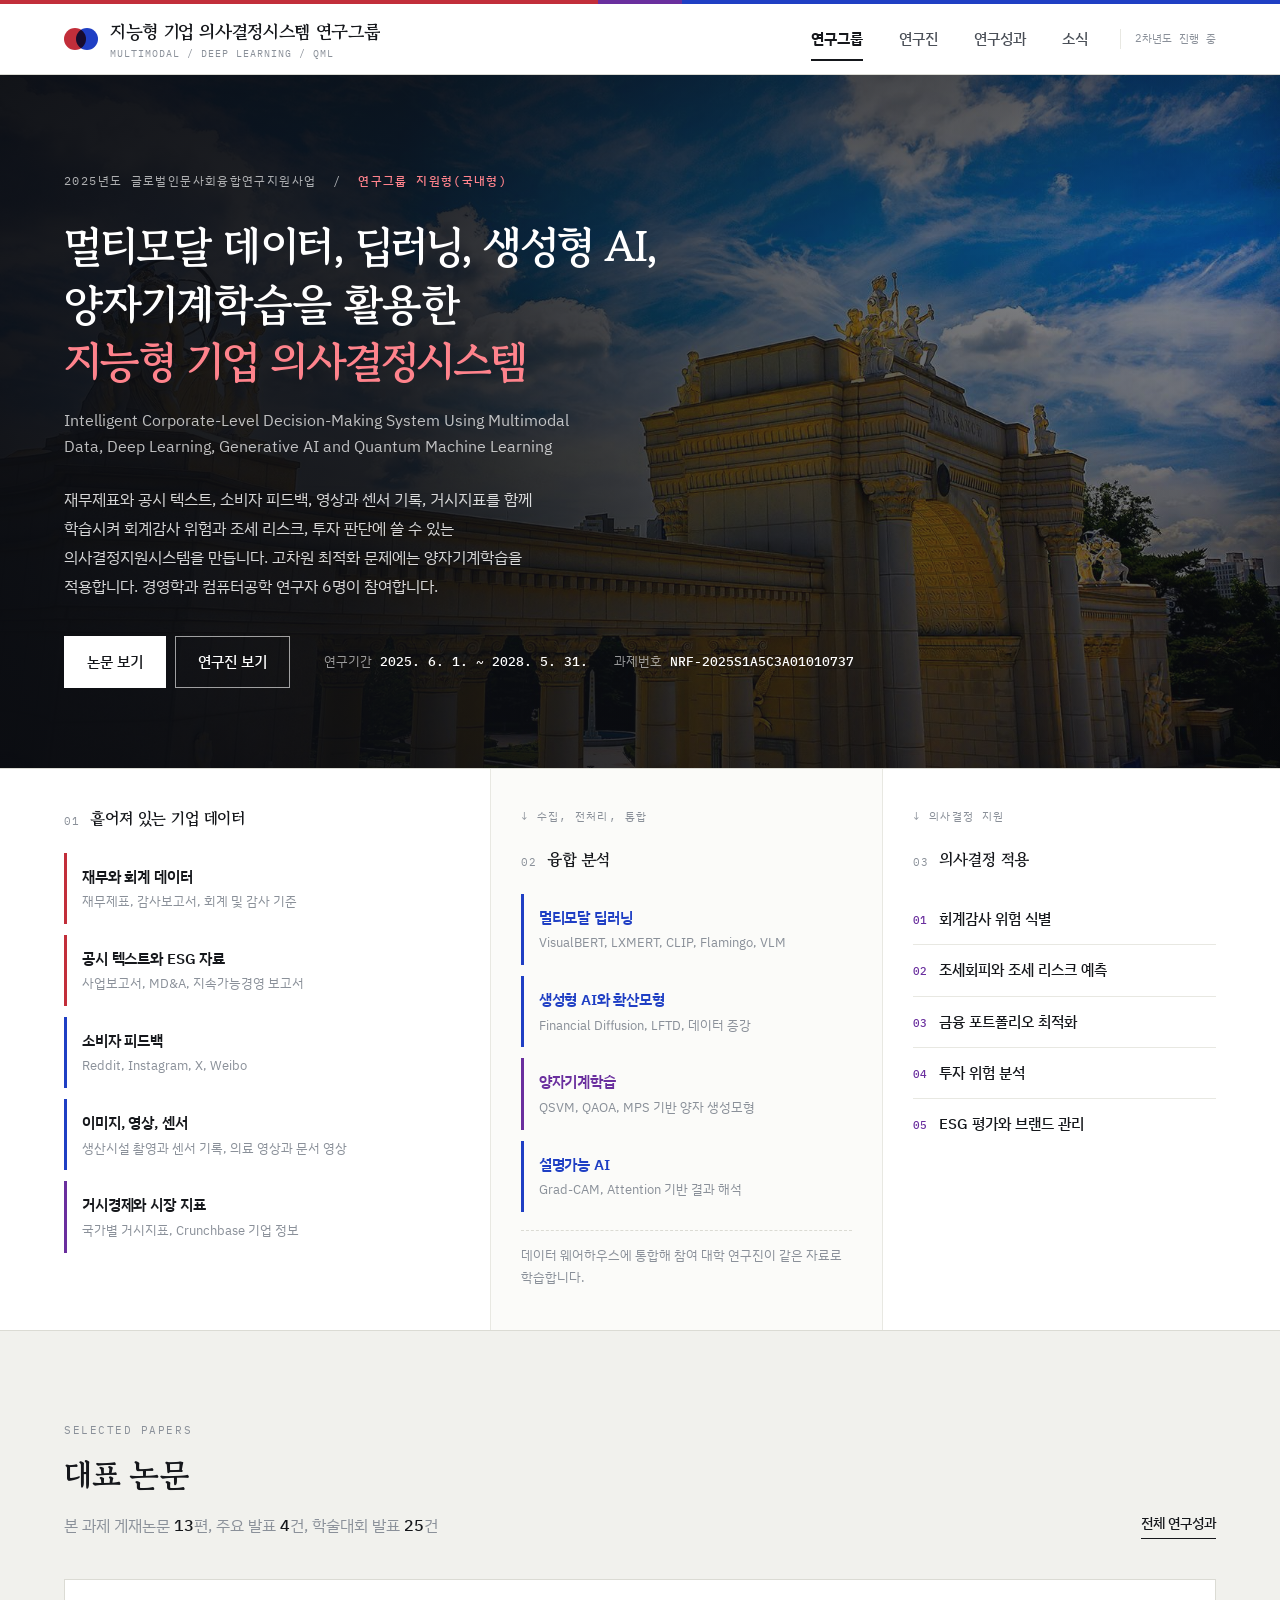
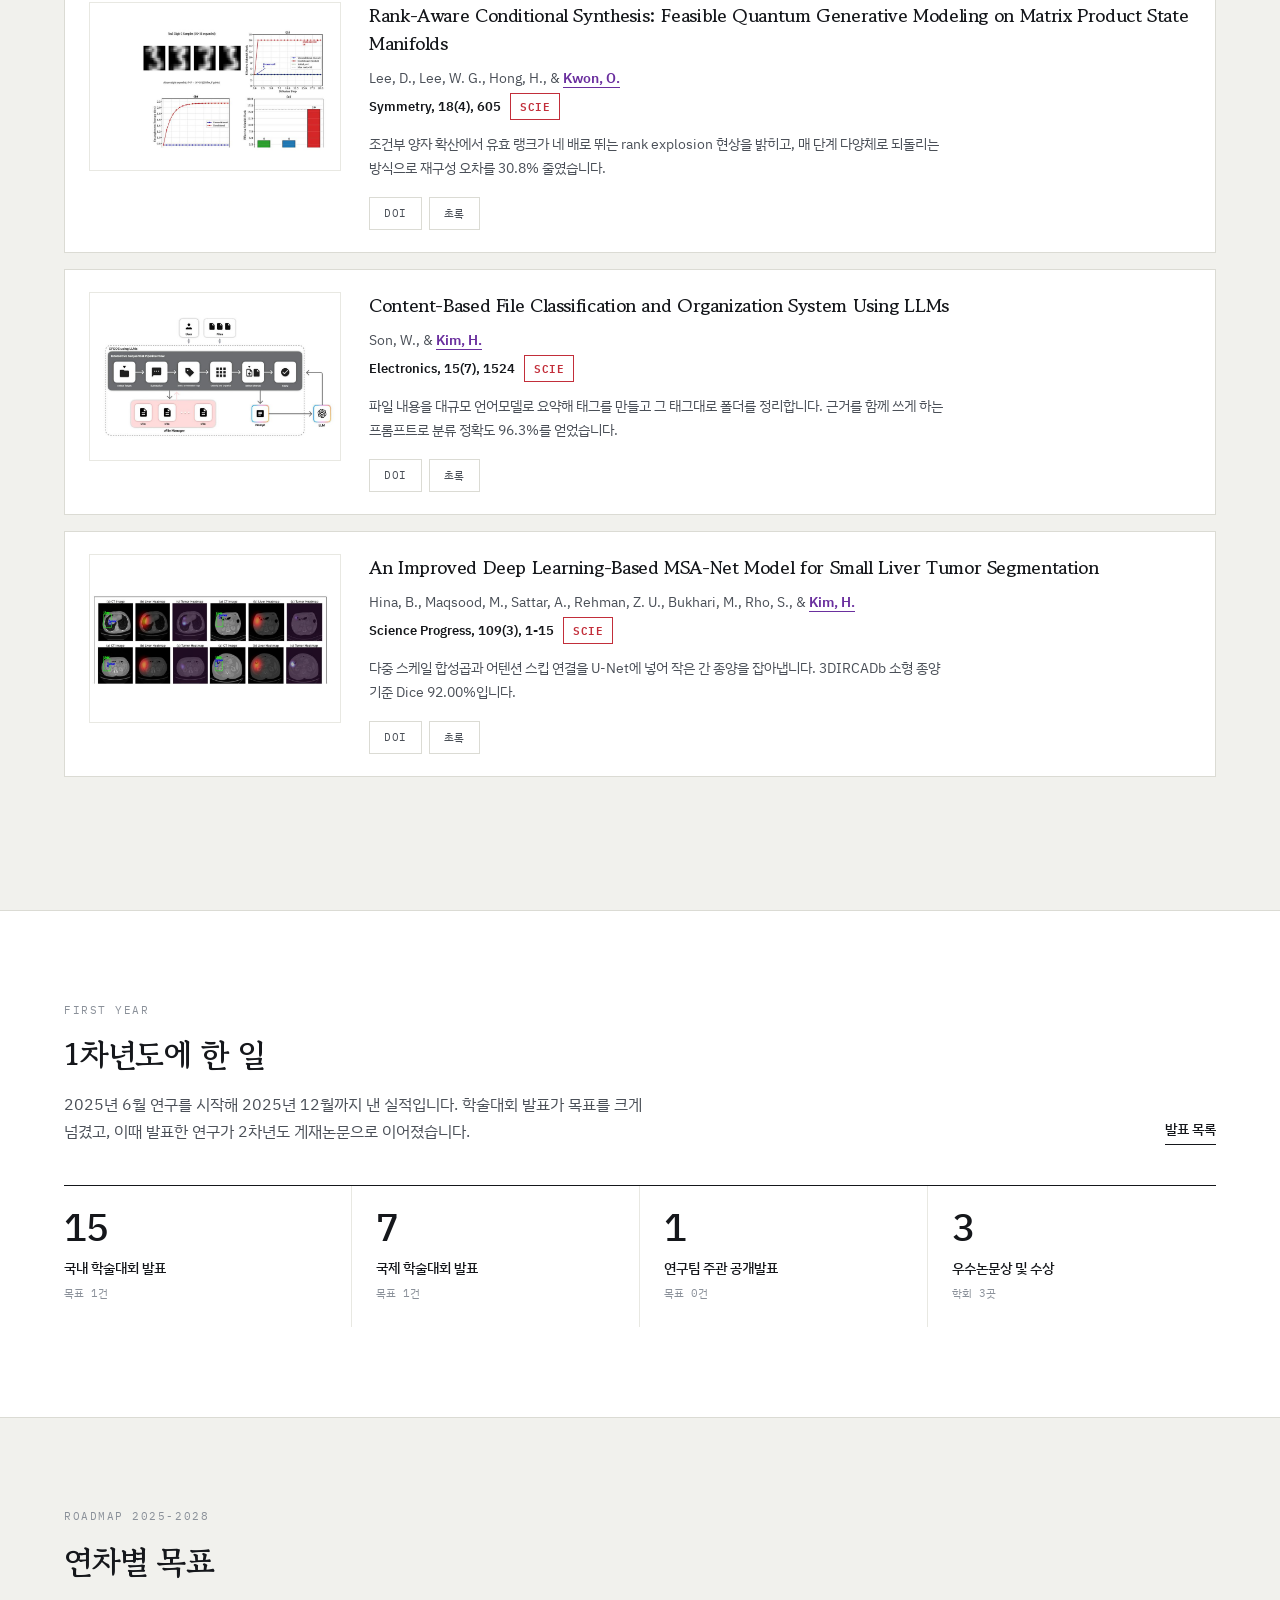
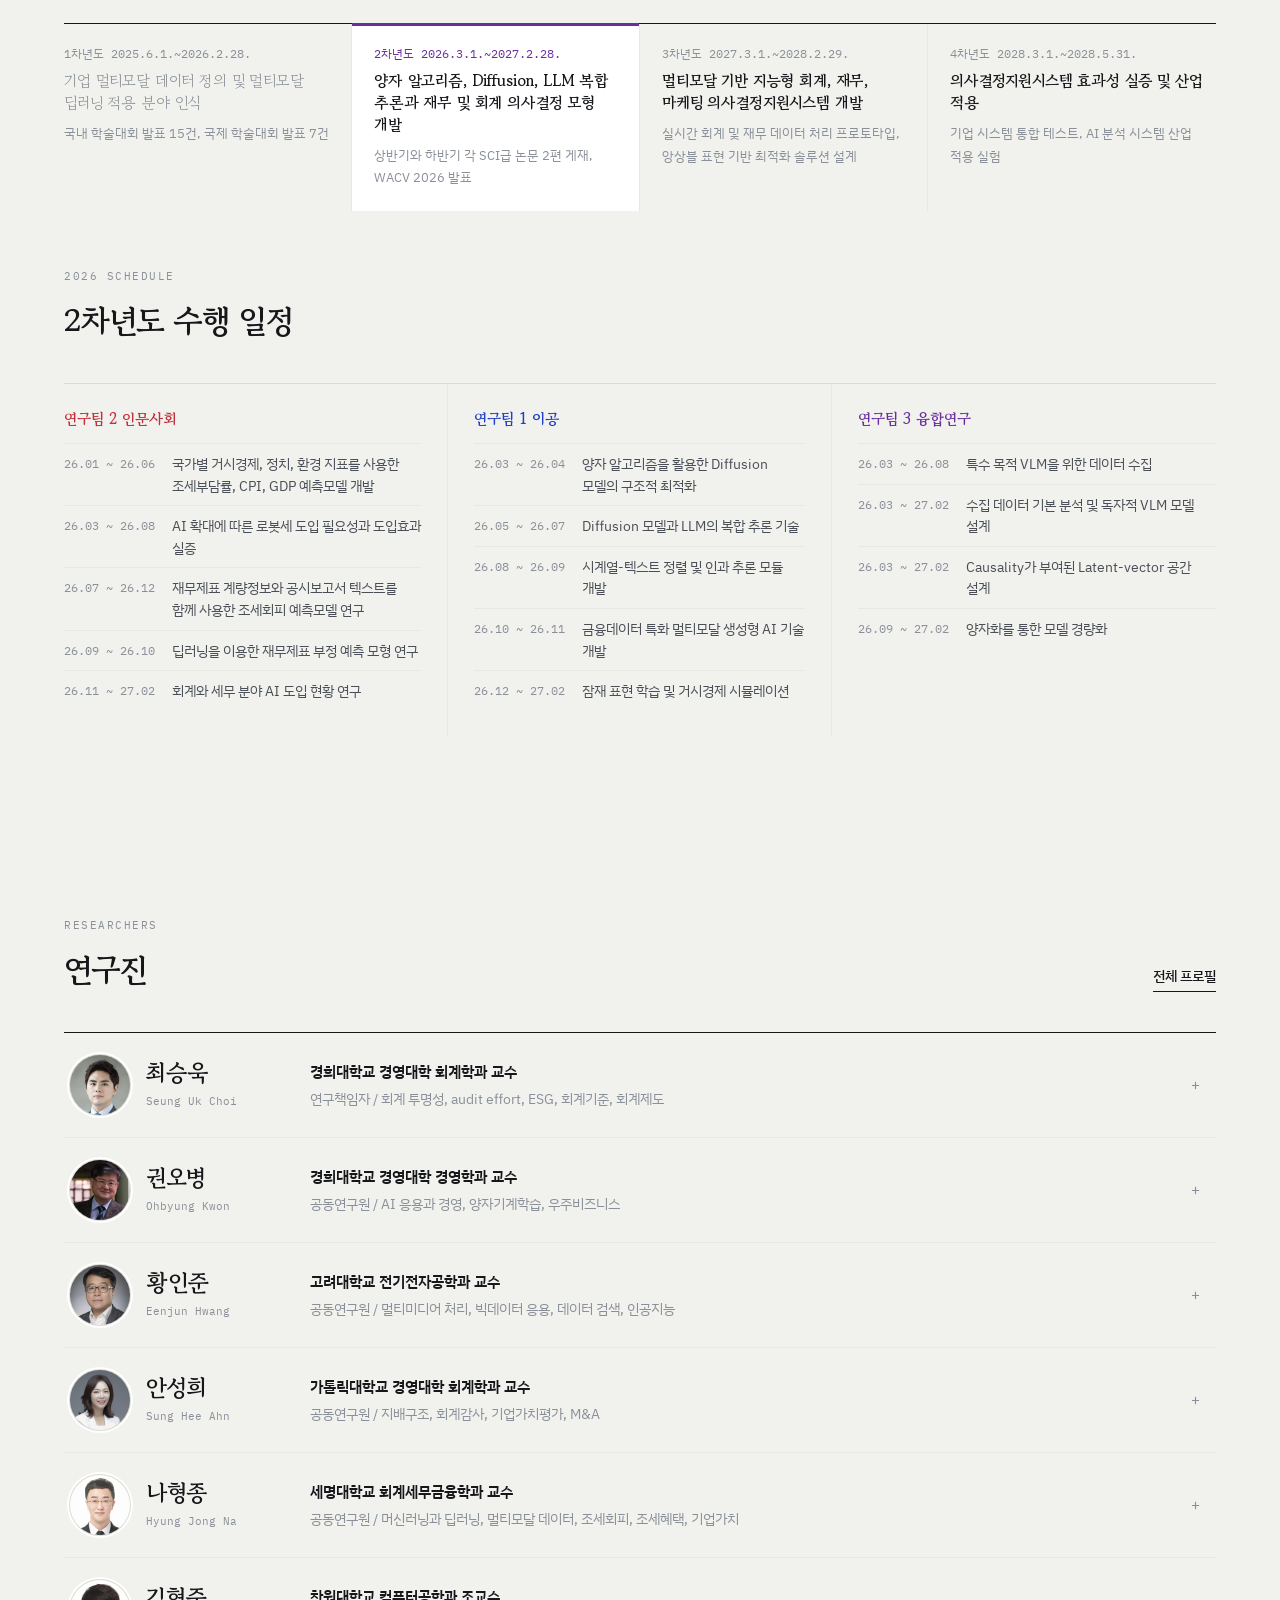
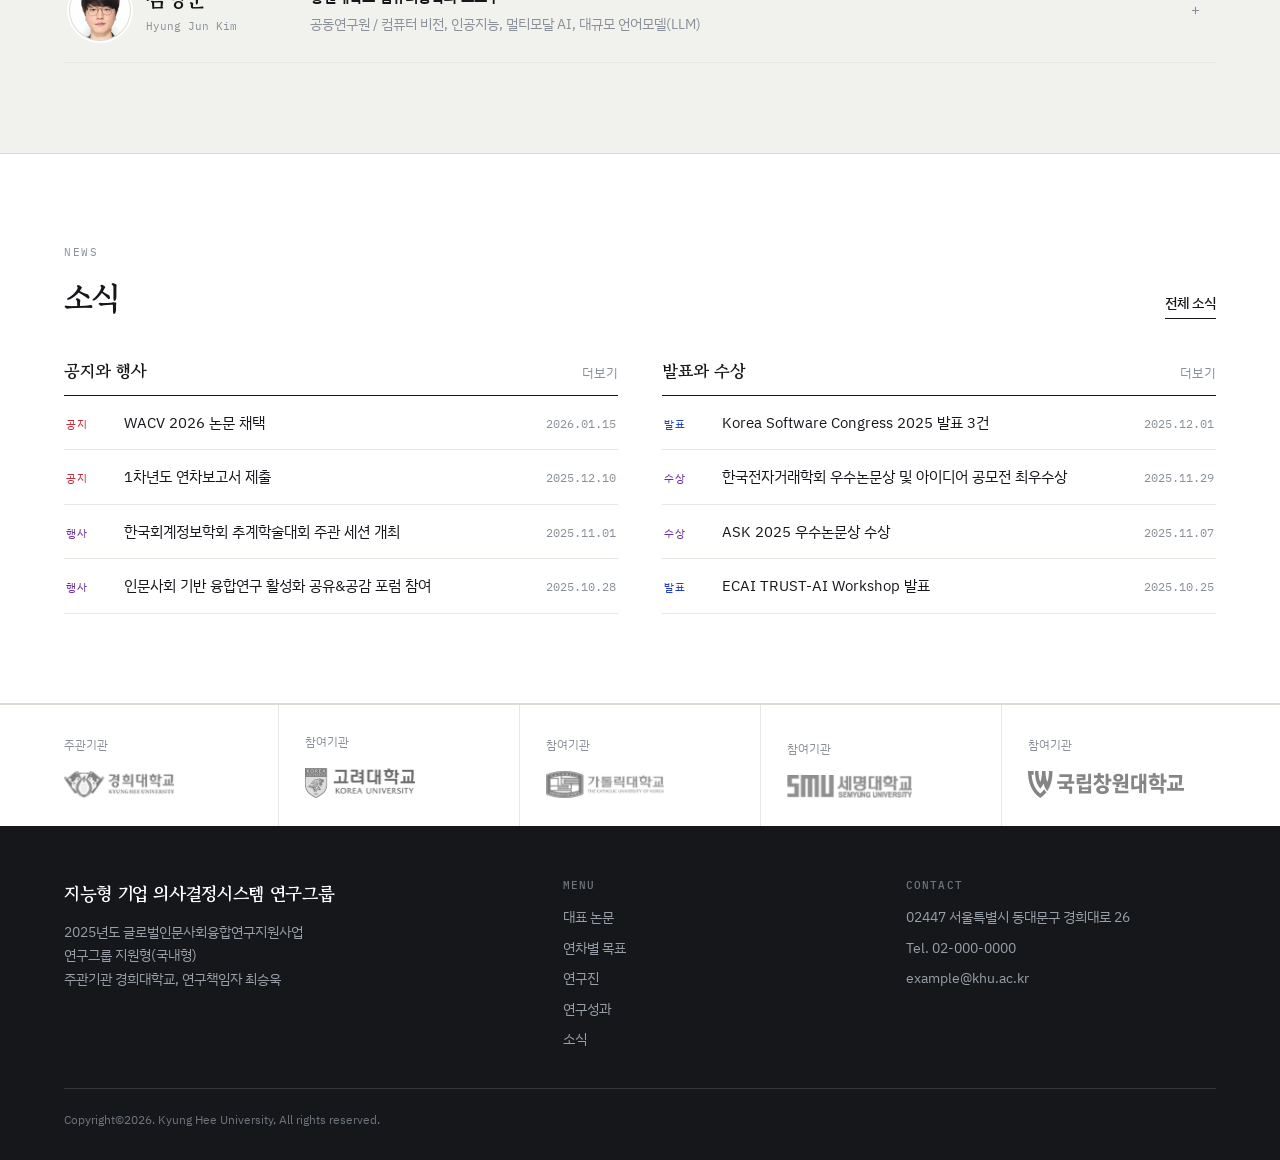
==== commit 4e749012: "Add files via upload" ====
--- a/index.html
+++ b/index.html
@@ -44,7 +44,8 @@
          sizes="100vw" width="1700" height="1133" alt="" fetchpriority="high" decoding="async">
     <div class="wrap">
       <p class="tagline">2025년도 글로벌인문사회융합연구지원사업 &nbsp;/&nbsp; <b>연구그룹 지원형(국내형)</b></p>
-      <h1>기업의 멀티모달 데이터를<span>의사결정으로 잇는 연구</span></h1>
+      <h1 data-title-ko></h1>
+      <p class="ten" data-title-en></p>
       <p class="say">재무제표와 공시 텍스트, 소비자 피드백, 영상과 센서 기록, 거시지표를 함께 학습시켜 회계감사 위험과 조세 리스크, 투자 판단에 쓸 수 있는 의사결정지원시스템을 만듭니다. 고차원 최적화 문제에는 양자기계학습을 적용합니다. 경영학과 컴퓨터공학 연구자 6명이 참여합니다.</p>
       <div class="mast-foot">
         <div class="cta">
@@ -160,7 +161,7 @@
     </div>
   </section>
 
-  <section class="sec white flush" id="orgs">
+  <section class="sec white flush orgband" id="orgs">
     <div class="wrap"><div class="orgs" data-orgs></div></div>
   </section>
 
--- a/assets/css/style.css
+++ b/assets/css/style.css
@@ -88,9 +88,11 @@
 .mast::after{content:"";position:absolute;inset:0;z-index:-1;background:linear-gradient(96deg,rgba(11,13,18,.95) 0%,rgba(11,13,18,.90) 30%,rgba(11,13,18,.62) 62%,rgba(11,13,18,.36) 100%),linear-gradient(180deg,rgba(11,13,18,.42) 0%,rgba(11,13,18,0) 24%,rgba(11,13,18,.45) 100%)}
 .mast .tagline{font-family:var(--ff-m);font-size:11.5px;letter-spacing:.12em;color:rgba(255,255,255,.66);margin-bottom:26px}
 .mast .tagline b{color:#ff838c;font-weight:500}
-.mast h1{font-size:clamp(30px,5.2vw,60px);line-height:1.28;letter-spacing:-.035em;font-weight:700;color:#fff}
-.mast h1 span{display:block;color:#ff838c}
-.mast .say{margin-top:28px;max-width:52ch;font-size:17px;line-height:1.8;color:rgba(255,255,255,.84)}
+.mast h1{font-size:clamp(24px,3.6vw,43px);line-height:1.34;letter-spacing:-.035em;font-weight:700;color:#fff}
+.mast h1 .ln{display:block}
+.mast h1 .tail{display:block;color:#ff838c}
+.mast .ten{margin:18px 0 0;max-width:54ch;font-size:clamp(13px,1.3vw,16px);line-height:1.6;color:rgba(255,255,255,.72);font-weight:400}
+.mast .say{margin-top:26px;max-width:52ch;font-size:16px;line-height:1.8;color:rgba(255,255,255,.84)}
 .mast-foot{display:flex;flex-wrap:wrap;align-items:center;gap:12px 34px;margin-top:36px}
 .mast-foot .facts{display:flex;flex-wrap:wrap;gap:6px 26px;font-family:var(--ff-m);font-size:12.5px;color:rgba(255,255,255,.58)}
 .mast-foot .facts b{color:#fff;font-weight:500}
@@ -175,7 +177,7 @@
 
 /* ---------- 연구진 명부 ---------- */
 .roster{border-top:1.5px solid var(--ink)}
-.rrow{display:grid;grid-template-columns:200px minmax(0,1fr) auto;gap:0 30px;align-items:center;width:100%;text-align:left;padding:22px 6px;border-bottom:1px solid var(--line-2);transition:background .18s}
+.rrow{display:grid;grid-template-columns:210px minmax(0,1fr) 26px;gap:0 30px;align-items:center;width:100%;text-align:left;padding:22px 6px;border-bottom:1px solid var(--line-2);transition:background .18s}
 .rrow:hover{background:var(--card)}
 .sec.white .rrow:hover{background:var(--paper)}
 .rname{display:flex;align-items:center;gap:12px}
@@ -184,11 +186,7 @@
 .rname i{font-style:normal;font-family:var(--ff-m);font-size:10.5px;color:var(--ink-3);display:block;margin-top:2px}
 .rmid{font-size:14.5px;color:var(--ink-2)}
 .rmid b{color:var(--ink);font-weight:600}
-.rmid span{display:block;font-size:13px;color:var(--ink-3);margin-top:2px}
-.rstat{display:flex;gap:22px;align-items:baseline}
-.rstat .st{text-align:right}
-.rstat .k{display:block;font-size:10.5px;color:var(--ink-3);font-family:var(--ff-m);letter-spacing:.04em}
-.rstat .v{display:block;font-family:var(--ff-m);font-size:17px;color:var(--ink);font-weight:500;line-height:1.3}
+.rmid span{display:block;font-size:13.5px;color:var(--ink-3);margin-top:3px}
 .rtog{font-family:var(--ff-m);font-size:15px;color:var(--ink-3);width:22px;text-align:center;transition:transform .22s}
 .rrow[aria-expanded="true"] .rtog{transform:rotate(45deg);color:var(--mix)}
 .rdet{display:none;padding:4px 6px 30px;border-bottom:1px solid var(--line-2);background:var(--card)}
@@ -318,13 +316,19 @@
 .tools.tight{margin-bottom:6px}
 .count.foot-note{margin-top:26px}
 .sec.flush{padding-top:0;padding-bottom:0;border-bottom:0}
+.sec.flush.orgband{border-top:1px solid var(--line)}
 
 /* ---------- 참여기관 ---------- */
-.orgs{display:flex;flex-wrap:wrap;gap:0;border-top:1px solid var(--line);border-bottom:1px solid var(--line)}
-.org{flex:1 1 auto;min-width:170px;padding:22px 24px;border-right:1px solid var(--line-2)}
+.orgs{display:flex;flex-wrap:wrap;gap:0}
+.org{
+  flex:1 1 0;min-width:180px;padding:26px 26px 28px;
+  border-right:1px solid var(--line-2);display:flex;flex-direction:column;justify-content:flex-end;
+}
 .org:first-child{padding-left:0}
-.org:last-child{border-right:0}
-.org i{font-style:normal;font-family:var(--ff-m);font-size:10px;letter-spacing:.1em;color:var(--ink-3);display:block;margin-bottom:5px}
+.org:last-child{border-right:0;padding-right:0}
+.org i{font-style:normal;font-size:12px;color:var(--ink-3);display:block;margin-bottom:16px}
+.org img{width:auto;max-width:100%;object-fit:contain;object-position:left center;filter:grayscale(1);opacity:.62;transition:filter .25s,opacity .25s}
+.org:hover img{filter:none;opacity:1}
 .org b{font-family:var(--ff-d);font-size:16px;color:var(--ink);font-weight:700}
 .org:hover b{color:var(--mix)}
 
@@ -358,6 +362,10 @@
   .rdet-in > div:first-child{margin-bottom:8px}
 }
 @media (max-width:860px){
+  .org{flex:1 1 46%;min-width:0;padding:20px 18px 22px;border-bottom:1px solid var(--line-2)}
+  .org:nth-child(2n){border-right:0;padding-right:0}
+  .org:nth-child(2n+1){padding-left:0}
+  .org:last-child{border-bottom:0}
   .tracks{grid-template-columns:1fr}
   .years{grid-template-columns:1fr 1fr}
   .yr:nth-child(2n){border-right:0;padding-right:0}
@@ -381,11 +389,9 @@
   .flow-in{grid-template-columns:1fr}
   .fcol{border-right:0;border-bottom:1px solid var(--line-2)}
   .fcol:last-child{border-bottom:0}
-  .rrow{grid-template-columns:1fr auto;gap:8px 14px;padding:18px 4px}
+  .rrow{grid-template-columns:1fr 22px;gap:8px 14px;padding:18px 4px}
   .rmid{grid-column:1/-1}
-  .rstat{grid-column:1/-1;justify-content:flex-start;gap:24px}
-  .rstat .st{text-align:left}
-  .rtog{position:absolute;right:4px;top:20px}
+  .rtog{position:absolute;right:4px;top:22px}
   .roster{position:relative}
   .rrow{position:relative}
   .phead{grid-template-columns:1fr auto}
@@ -397,7 +403,8 @@
   .tools .grp > .count,.tools .grp > .linkbtn{flex:0 0 auto}
   .foot .g{grid-template-columns:1fr}
   .mast{min-height:0;padding-top:clamp(46px,11vw,64px)}
-  .mast h1{letter-spacing:-.03em}
+  .mast h1{font-size:clamp(21px,5.4vw,29px);letter-spacing:-.03em}
+  .mast h1 .ln{display:inline}
   .mast-bg{object-position:52% 40%}
   .mast::after{background:linear-gradient(180deg,rgba(11,13,18,.62) 0%,rgba(11,13,18,.78) 42%,rgba(11,13,18,.88) 100%)}
 }
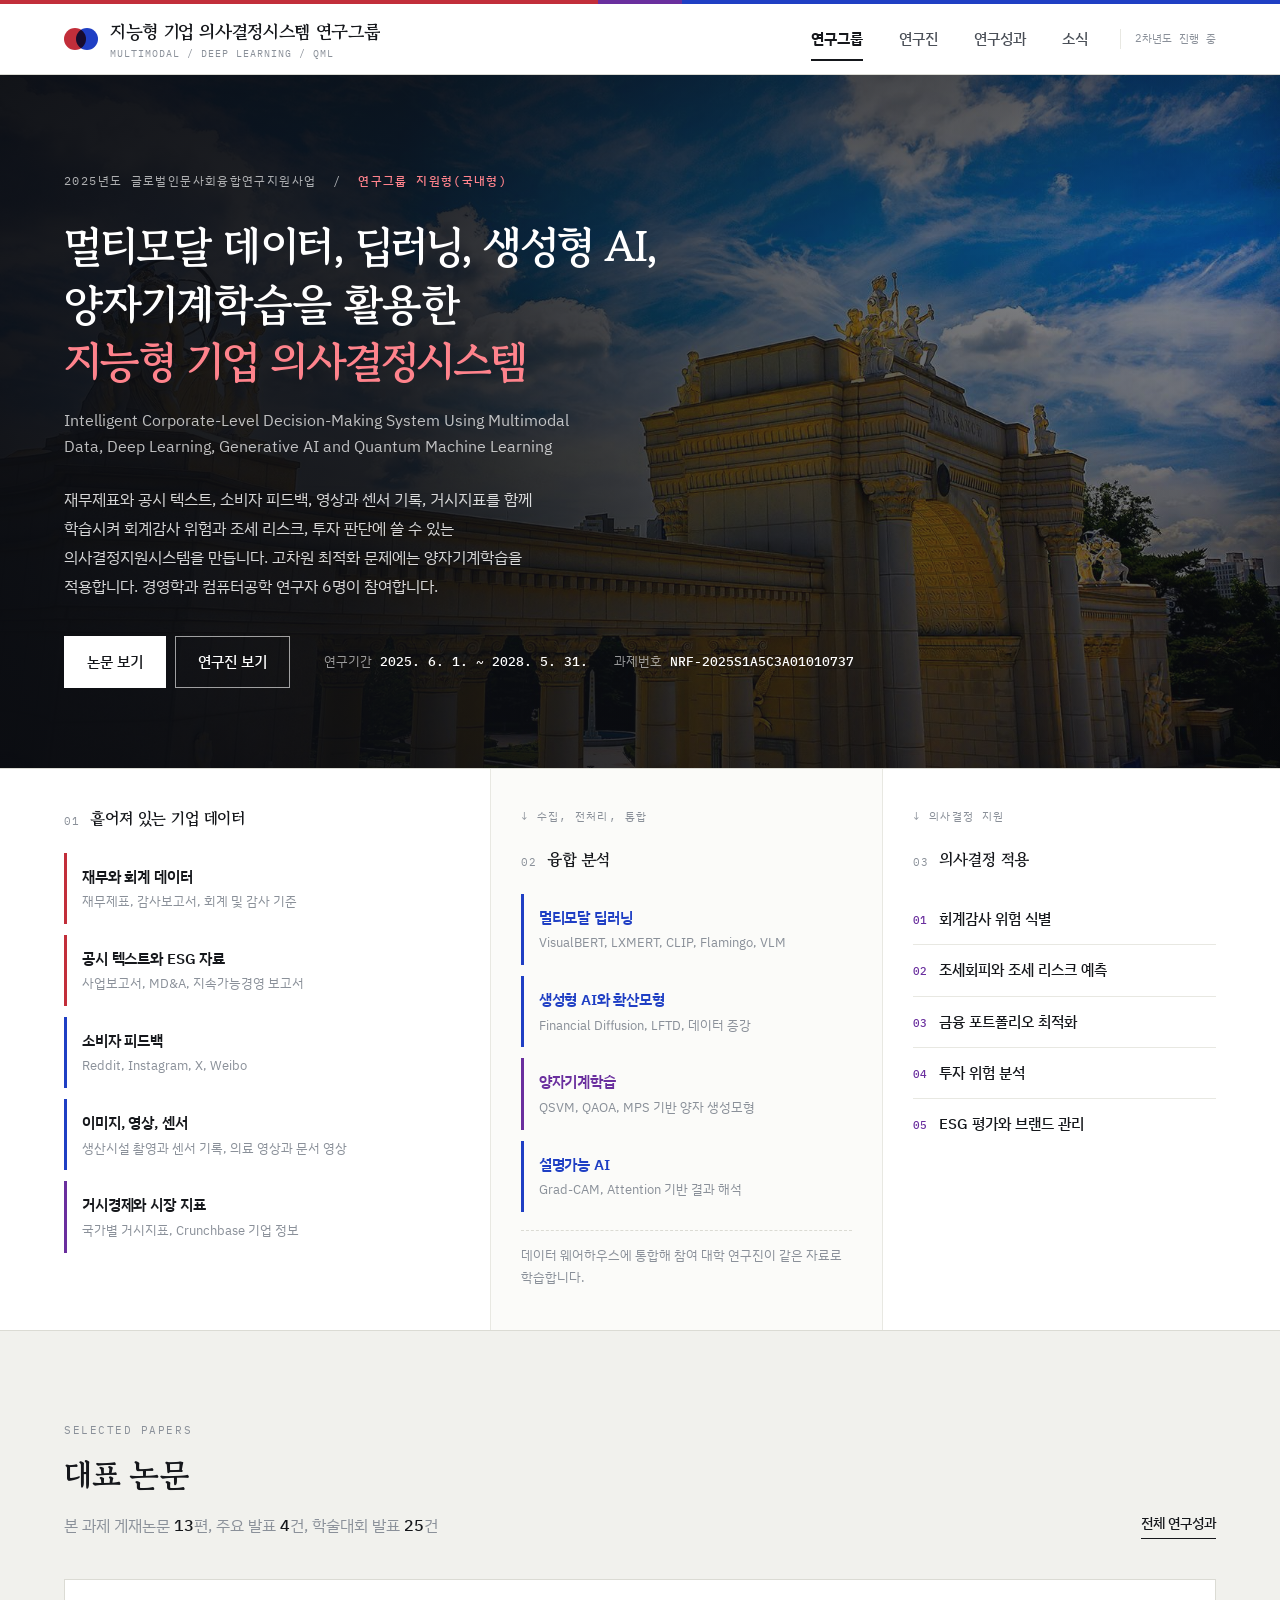
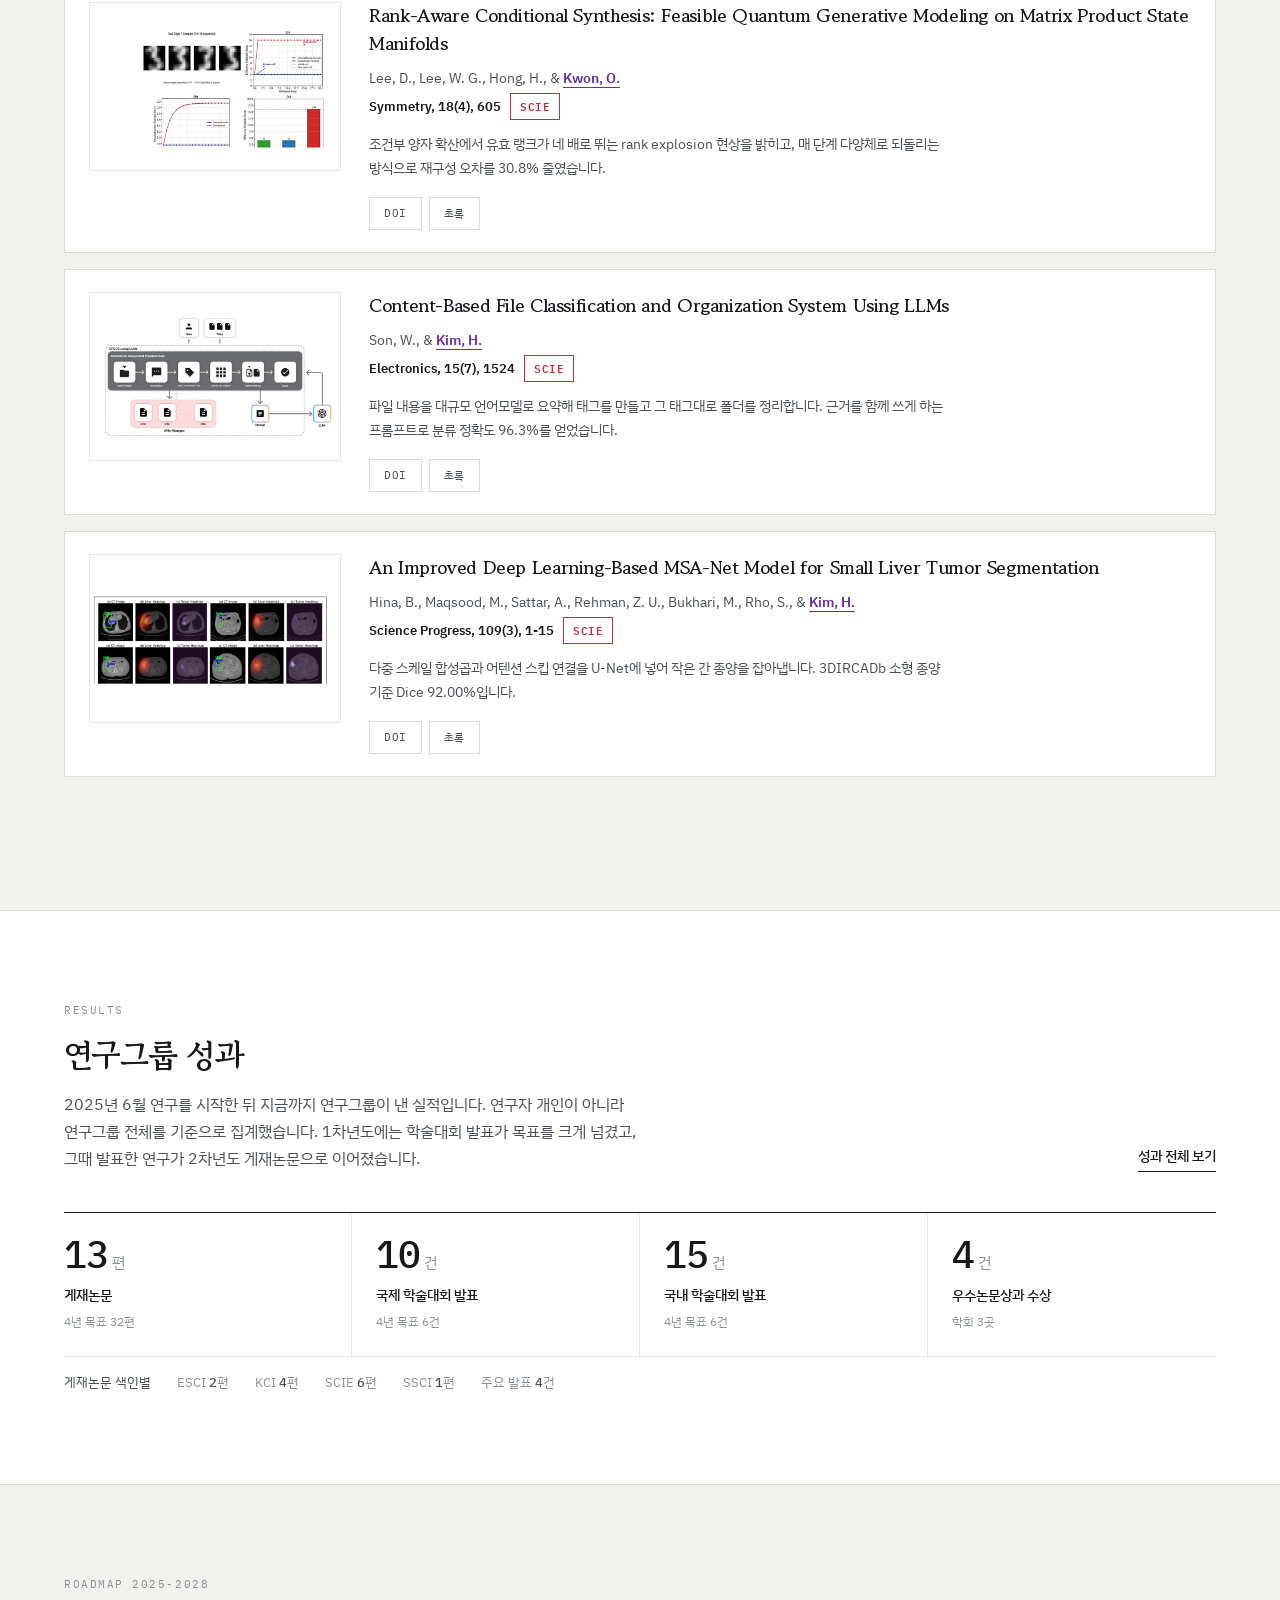
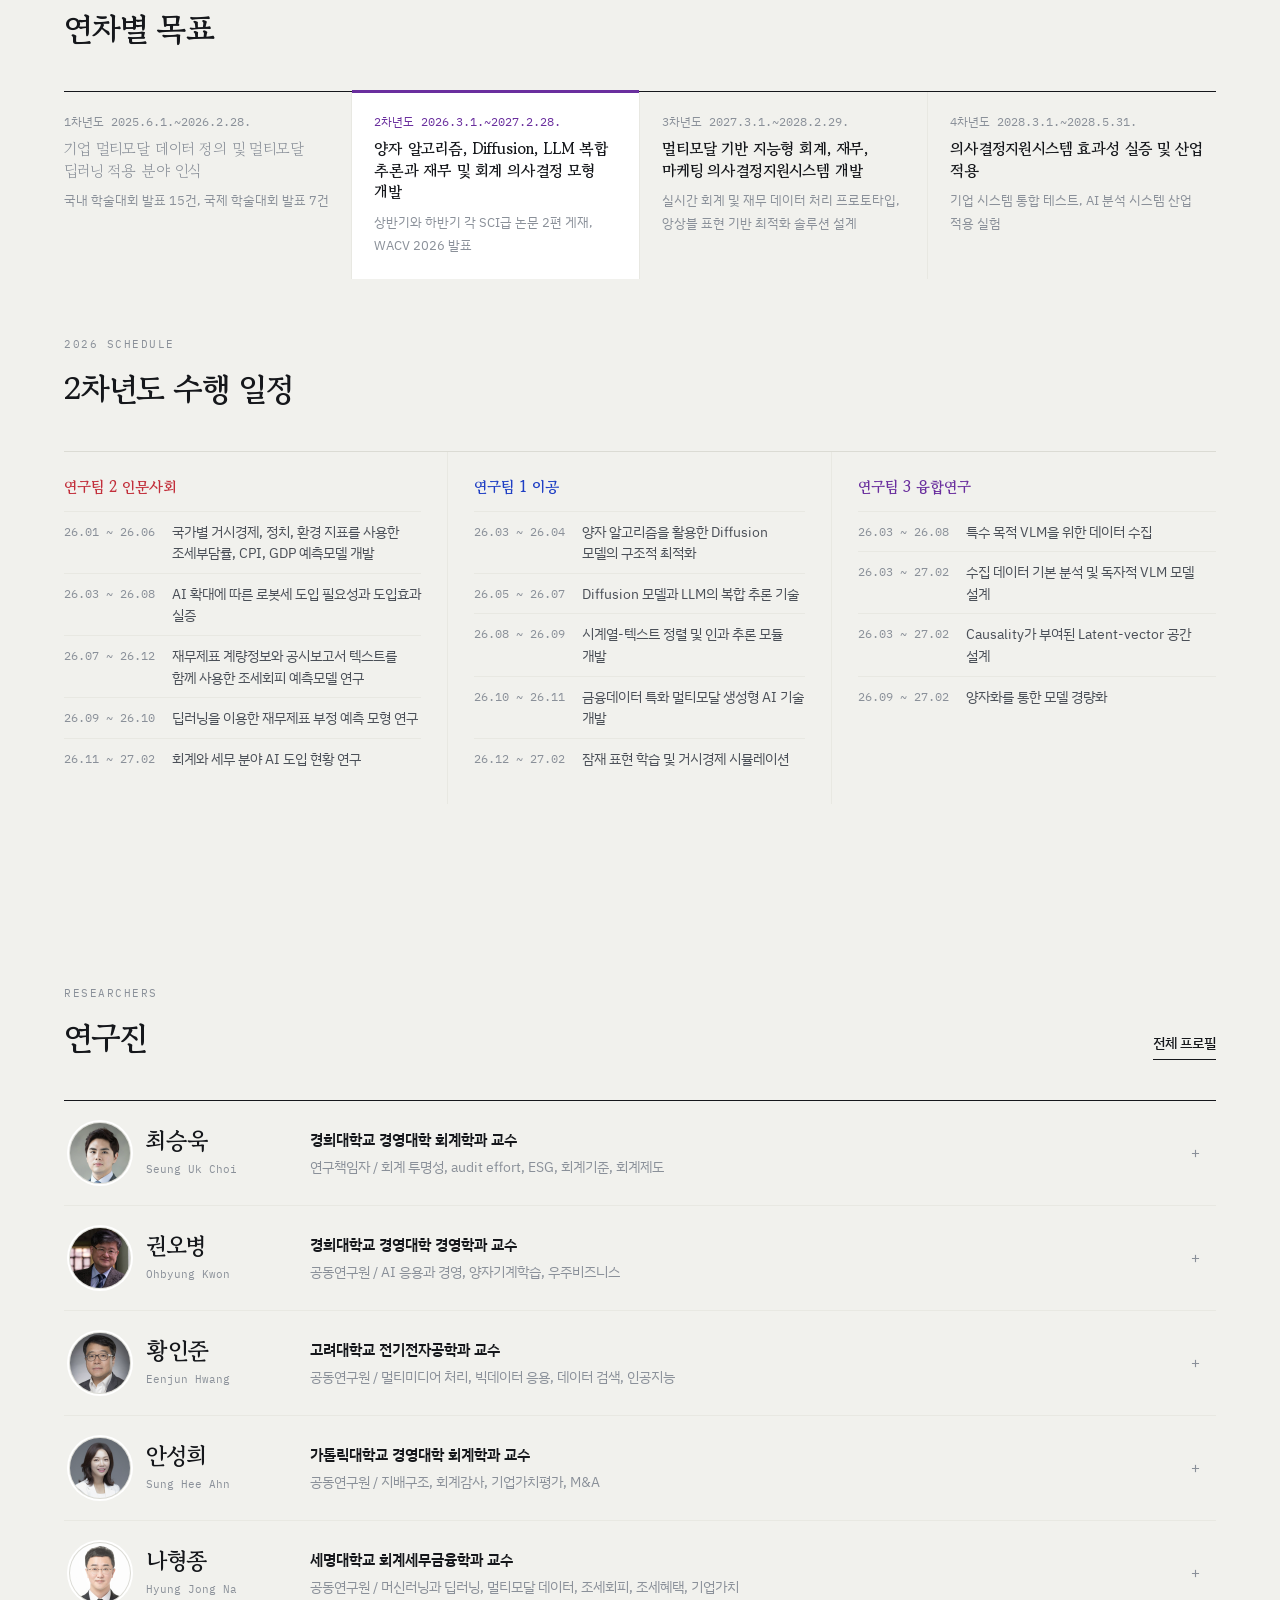
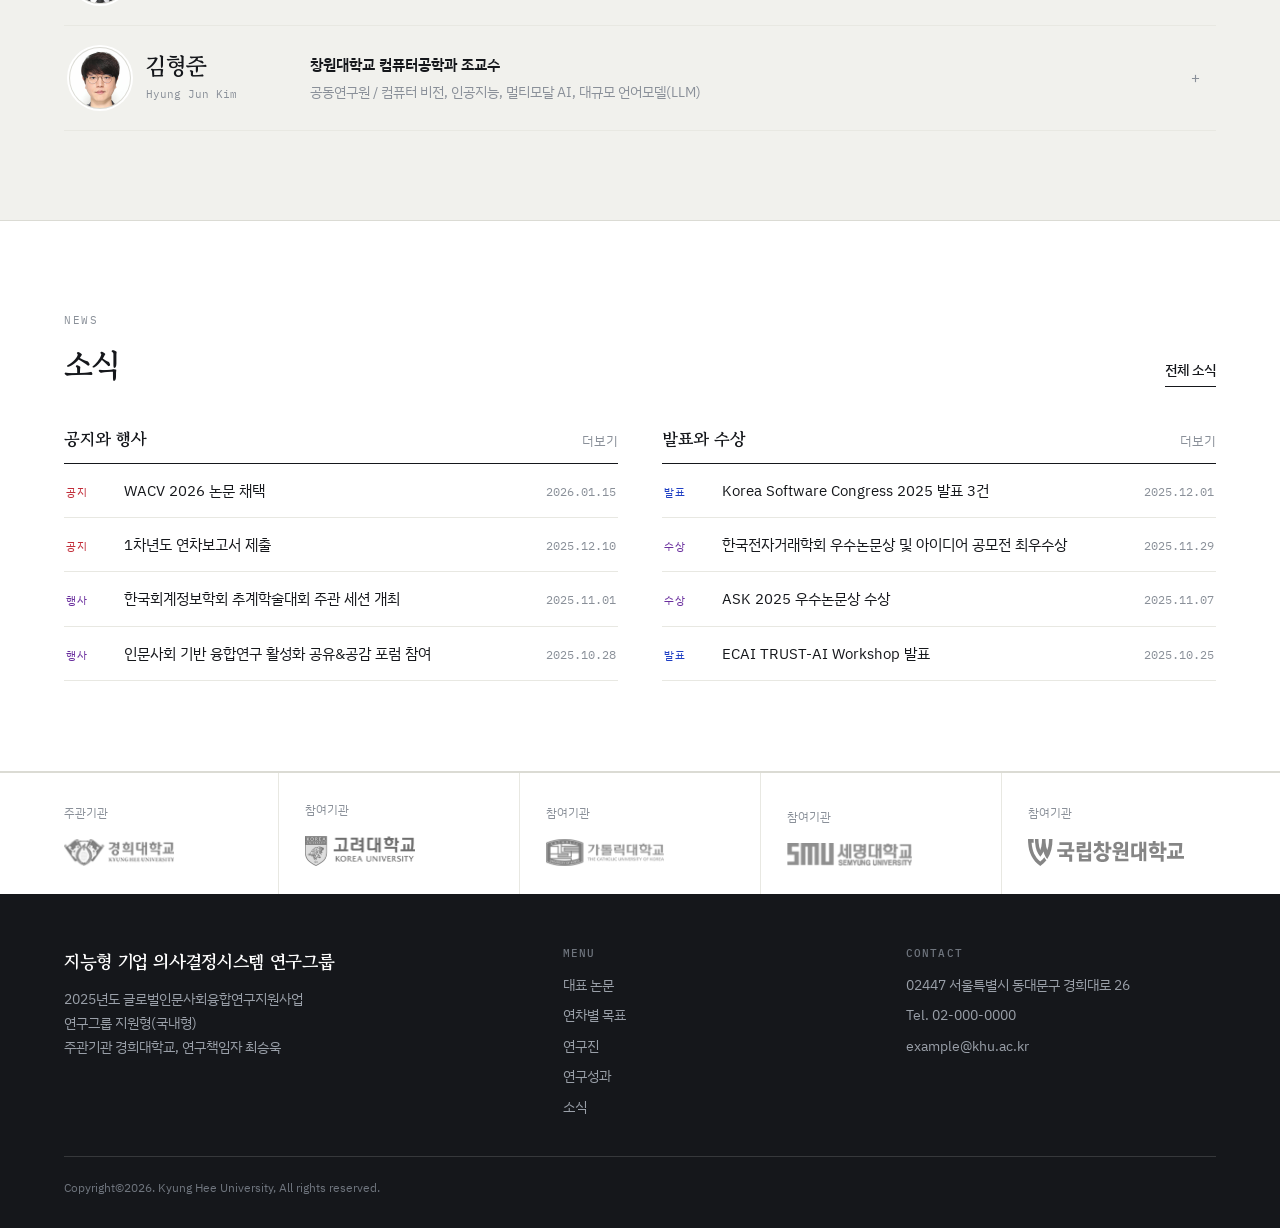
==== commit cfb001f9: "Add files via upload" ====
--- a/index.html
+++ b/index.html
@@ -96,13 +96,14 @@
     <div class="wrap">
       <div class="shead rise">
         <div>
-          <span class="eye">FIRST YEAR</span>
-          <h2>1차년도에 한 일</h2>
-          <p>2025년 6월 연구를 시작해 2025년 12월까지 낸 실적입니다. 학술대회 발표가 목표를 크게 넘겼고, 이때 발표한 연구가 2차년도 게재논문으로 이어졌습니다.</p>
-        </div>
-        <a class="gomore" href="publications.html?tab=c">발표 목록</a>
+          <span class="eye">RESULTS</span>
+          <h2>연구그룹 성과</h2>
+          <p>2025년 6월 연구를 시작한 뒤 지금까지 연구그룹이 낸 실적입니다. 연구자 개인이 아니라 연구그룹 전체를 기준으로 집계했습니다. 1차년도에는 학술대회 발표가 목표를 크게 넘겼고, 그때 발표한 연구가 2차년도 게재논문으로 이어졌습니다.</p>
+        </div>
+        <a class="gomore" href="publications.html">성과 전체 보기</a>
       </div>
       <div class="achs" data-ach></div>
+      <div class="achnote" data-achnote></div>
     </div>
   </section>
 
--- a/assets/css/style.css
+++ b/assets/css/style.css
@@ -189,7 +189,7 @@
 .rmid span{display:block;font-size:13.5px;color:var(--ink-3);margin-top:3px}
 .rtog{font-family:var(--ff-m);font-size:15px;color:var(--ink-3);width:22px;text-align:center;transition:transform .22s}
 .rrow[aria-expanded="true"] .rtog{transform:rotate(45deg);color:var(--mix)}
-.rdet{display:none;padding:4px 6px 30px;border-bottom:1px solid var(--line-2);background:var(--card)}
+.rdet{display:none;padding:4px 6px 26px;border-bottom:1px solid var(--line-2);background:var(--card)}
 .sec.white .rdet{background:var(--paper)}
 .rdet.open{display:block}
 .rdet-in{display:grid;grid-template-columns:200px minmax(0,1fr);gap:0 30px}
@@ -199,7 +199,6 @@
 .rdet p{font-size:14.5px;line-height:1.8;max-width:74ch}
 .rdet li{font-size:13.5px;position:relative;padding-left:13px;margin-bottom:4px}
 .rdet li::before{content:"";position:absolute;left:0;top:11px;width:6px;height:1px;background:var(--tc,var(--ink-3))}
-.rdet .go{display:inline-block;margin-top:18px;font-size:13.5px;color:var(--mix);border-bottom:1px solid currentColor}
 
 /* ---------- 대표 논문 카드 ---------- */
 .pcards{display:grid;gap:16px}
@@ -437,14 +436,18 @@
 .ttopics li{position:relative;padding-left:13px;font-size:13.5px;color:var(--ink-2);margin-bottom:3px;line-height:1.6}
 .ttopics li::before{content:"";position:absolute;left:0;top:11px;width:6px;height:1px;background:var(--tc)}
 
-/* 1차년도 성과 */
+/* 연구그룹 성과 */
 .achs{display:grid;grid-template-columns:repeat(4,1fr);gap:0;border-top:1.5px solid var(--ink)}
 .ach{padding:22px 24px 24px;border-right:1px solid var(--line-2)}
 .ach:first-child{padding-left:0}
 .ach:last-child{border-right:0;padding-right:0}
 .ach b{display:block;font-size:38px;font-weight:500;color:var(--ink);line-height:1;letter-spacing:-.03em}
+.ach b small{font-size:15px;font-weight:400;color:var(--ink-3);margin-left:4px;letter-spacing:0}
 .ach span{display:block;font-size:14px;color:var(--ink);margin-top:10px;font-weight:500}
-.ach i{display:block;font-style:normal;font-family:var(--ff-m);font-size:11px;color:var(--ink-3);margin-top:3px}
+.ach i{display:block;font-style:normal;font-size:12px;color:var(--ink-3);margin-top:3px}
+.achnote{display:flex;flex-wrap:wrap;gap:6px 26px;border-top:1px solid var(--line-2);padding-top:14px;margin-top:0;font-size:13px;color:var(--ink-3)}
+.achnote b{font-family:var(--ff-m);color:var(--ink-2);font-weight:500}
+.achnote span:first-child{color:var(--ink-2)}
 
 /* 2차년도 일정 */
 .sched{display:grid;grid-template-columns:repeat(3,minmax(0,1fr));gap:0;border-top:1px solid var(--line)}
